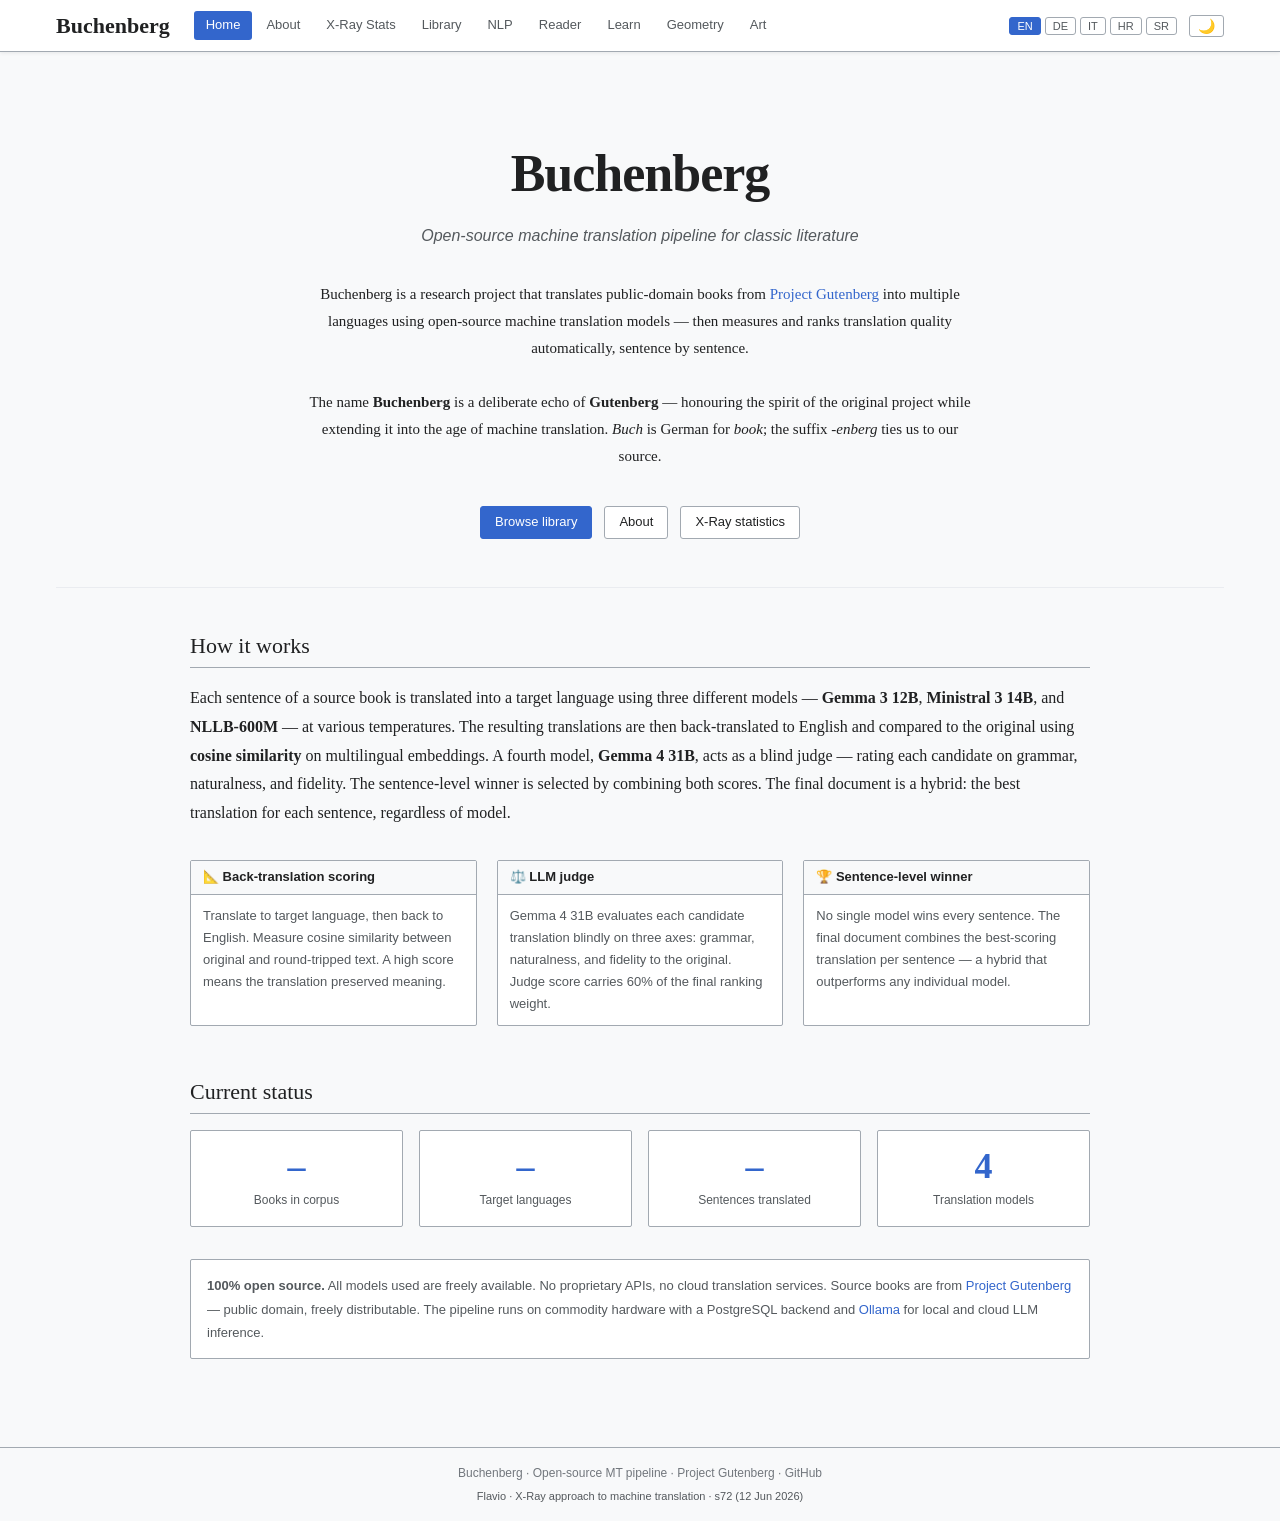
==== index.html @ b9ca62c9 "initial commit: web portal s72" ====
<!DOCTYPE html>
<html lang="en">
<head>
<meta charset="UTF-8">
<meta name="viewport" content="width=device-width, initial-scale=1.0">
<title>Buchenberg</title>
<link rel="stylesheet" href="buchenberg.css">
<script src="nav.js"></script>
</head>
<body>

<!-- HEADER ubačen via nav.js -->

<!-- HERO -->
<div id="bb-page">
  <div class="bb-hero">
    <div class="bb-hero-logo">Buchenberg</div>
    <div class="bb-hero-tagline" id="hero-tagline">Open-source machine translation pipeline for classic literature</div>
    <div class="bb-hero-desc" id="hero-desc">
      Buchenberg is a research project that translates public-domain books from
      <a href="https://www.gutenberg.org" target="_blank">Project Gutenberg</a> into multiple
      languages using open-source machine translation models — then measures and ranks
      translation quality automatically, sentence by sentence.
      <br><br>
      The name <strong>Buchenberg</strong> is a deliberate echo of <strong>Gutenberg</strong> —
      honouring the spirit of the original project while extending it into the age of
      machine translation. <em>Buch</em> is German for <em>book</em>; the suffix
      <em>-enberg</em> ties us to our source.
    </div>
    <div class="bb-hero-actions">
      <a href="books.html" class="bb-btn bb-btn-primary" id="cta-books">Browse library</a>
      <a href="about.html" class="bb-btn" id="cta-about">About</a>
      <a href="stats.html" class="bb-btn" id="cta-stats">X-Ray statistics</a>
    </div>
  </div>

  <!-- KEY CONCEPTS -->
  <div style="max-width:900px; margin: 0 auto;">

    <h2 class="bb-section-title" id="sec-how">How it works</h2>
    <div class="bb-prose" style="max-width:100%">
      <p id="how-desc">
        Each sentence of a source book is translated into a target language using three
        different models — <strong>Gemma 3 12B</strong>, <strong>Ministral 3 14B</strong>,
        and <strong>NLLB-600M</strong> — at various temperatures.
        The resulting translations are then back-translated to English and compared to
        the original using <strong>cosine similarity</strong> on multilingual embeddings.
        A fourth model, <strong>Gemma 4 31B</strong>, acts as a blind judge — rating each
        candidate on grammar, naturalness, and fidelity.
        The sentence-level winner is selected by combining both scores.
        The final document is a hybrid: the best translation for each sentence, regardless of model.
      </p>
    </div>

    <!-- THREE PILLARS -->
    <div style="display:grid; grid-template-columns: repeat(auto-fill, minmax(260px,1fr)); gap:20px; margin:32px 0;">

      <div class="bb-box">
        <div class="bb-box-title">📐 Back-translation scoring</div>
        <div class="bb-box-body" style="font-size:13px; color:var(--text-muted); line-height:1.7" id="pillar-bt">
          Translate to target language, then back to English.
          Measure cosine similarity between original and round-tripped text.
          A high score means the translation preserved meaning.
        </div>
      </div>

      <div class="bb-box">
        <div class="bb-box-title">⚖️ LLM judge</div>
        <div class="bb-box-body" style="font-size:13px; color:var(--text-muted); line-height:1.7" id="pillar-judge">
          Gemma 4 31B evaluates each candidate translation blindly on three axes:
          grammar, naturalness, and fidelity to the original.
          Judge score carries 60% of the final ranking weight.
        </div>
      </div>

      <div class="bb-box">
        <div class="bb-box-title">🏆 Sentence-level winner</div>
        <div class="bb-box-body" style="font-size:13px; color:var(--text-muted); line-height:1.7" id="pillar-winner">
          No single model wins every sentence. The final document combines
          the best-scoring translation per sentence — a hybrid that outperforms
          any individual model.
        </div>
      </div>

    </div>

    <!-- CURRENT STATUS -->
    <h2 class="bb-section-title" id="sec-status">Current status</h2>
    <div id="status-cards" class="bb-stats-grid">
      <div class="bb-stat-card">
        <div class="bb-stat-number" id="stat-books">–</div>
        <div class="bb-stat-label" id="lbl-stat-books">Books in corpus</div>
      </div>
      <div class="bb-stat-card">
        <div class="bb-stat-number" id="stat-langs">–</div>
        <div class="bb-stat-label" id="lbl-stat-langs">Target languages</div>
      </div>
      <div class="bb-stat-card">
        <div class="bb-stat-number" id="stat-sentences">–</div>
        <div class="bb-stat-label" id="lbl-stat-sentences">Sentences translated</div>
      </div>
      <div class="bb-stat-card">
        <div class="bb-stat-number" id="stat-models">4</div>
        <div class="bb-stat-label" id="lbl-stat-models">Translation models</div>
      </div>
    </div>

    <!-- OPEN SOURCE NOTE -->
    <div class="bb-box" style="margin-top:8px;">
      <div class="bb-box-body" style="font-size:13px; color:var(--text-muted); line-height:1.8; padding: 14px 16px;" id="opensource-note">
        <strong>100% open source.</strong>
        All models used are freely available. No proprietary APIs, no cloud translation services.
        Source books are from <a href="https://www.gutenberg.org" target="_blank">Project Gutenberg</a>
        — public domain, freely distributable.
        The pipeline runs on commodity hardware with a PostgreSQL backend and
        <a href="https://ollama.com" target="_blank">Ollama</a> for local and cloud LLM inference.
      </div>
    </div>

  </div>
</div>

<!-- FOOTER -->
<div id="bb-footer">
  <div style="max-width:1200px; margin:0 auto; padding: 0 16px;">
    Buchenberg · Open-source MT pipeline ·
    <a href="https://www.gutenberg.org" target="_blank">Project Gutenberg</a> ·
    <a href="https://github.com/fladroid" target="_blank">GitHub</a>
  </div>
</div>

<script>
// ── I18N ──────────────────────────────────────────────────────
const I18N = {
  en: {
    nav_home:"Home", nav_about:"About", nav_stats:"X-Ray Stats", nav_books:"Library", nav_nlp:"NLP", nav_reader:"Reader",
    hero_tagline:"Open-source machine translation pipeline for classic literature",
    hero_desc:`Buchenberg is a research project that translates public-domain books from
      <a href="https://www.gutenberg.org" target="_blank">Project Gutenberg</a> into multiple
      languages using open-source machine translation models — then measures and ranks
      translation quality automatically, sentence by sentence.<br><br>
      The name <strong>Buchenberg</strong> is a deliberate echo of <strong>Gutenberg</strong> —
      honouring the spirit of the original project while extending it into the age of
      machine translation. <em>Buch</em> is German for <em>book</em>; the suffix
      <em>-enberg</em> ties us to our source.`,
    sec_how:"How it works",
    how_desc:`Each sentence of a source book is translated into a target language using three
      different models — <strong>Gemma 3 12B</strong>, <strong>Ministral 3 14B</strong>,
      and <strong>NLLB-600M</strong> — at various temperatures.
      The resulting translations are then back-translated to English and compared to
      the original using <strong>cosine similarity</strong> on multilingual embeddings.
      A fourth model, <strong>Gemma 4 31B</strong>, acts as a blind judge — rating each
      candidate on grammar, naturalness, and fidelity.
      The sentence-level winner is selected by combining both scores.
      The final document is a hybrid: the best translation for each sentence, regardless of model.`,
    pillar_bt:"Translate to target language, then back to English. Measure cosine similarity between original and round-tripped text. A high score means the translation preserved meaning.",
    pillar_judge:"Gemma 4 31B evaluates each candidate translation blindly on three axes: grammar, naturalness, and fidelity to the original. Judge score carries 60% of the final ranking weight.",
    pillar_winner:"No single model wins every sentence. The final document combines the best-scoring translation per sentence — a hybrid that outperforms any individual model.",
    sec_status:"Current status",
    lbl_books:"Books in corpus", lbl_langs:"Target languages", lbl_sentences:"Sentences translated", lbl_models:"Translation models",
    cta_books:"Browse library", cta_about:"About", cta_stats:"X-Ray statistics",
    opensource:`<strong>100% open source.</strong> All models used are freely available. No proprietary APIs, no cloud translation services.
      Source books are from <a href="https://www.gutenberg.org" target="_blank">Project Gutenberg</a> — public domain, freely distributable.
      The pipeline runs on commodity hardware with a PostgreSQL backend and
      <a href="https://ollama.com" target="_blank">Ollama</a> for local and cloud LLM inference.`,
  },
  de: {
    nav_home:"Startseite", nav_about:"Über", nav_stats:"X-Ray Statistik", nav_books:"Bücher", nav_nlp:"NLP", nav_reader:"Leser",
    hero_tagline:"Open-Source-Pipeline für maschinelle Übersetzung klassischer Literatur",
    sec_how:"So funktioniert es", sec_status:"Aktueller Stand",
    lbl_books:"Bücher im Korpus", lbl_langs:"Zielsprachen", lbl_sentences:"Übersetzte Sätze", lbl_models:"Übersetzungsmodelle",
    cta_books:"Browse library", cta_about:"About", cta_stats:"X-Ray Statistik",
  },
  it: {
    nav_home:"Home", nav_about:"Informazioni", nav_stats:"Statistiche X-Ray", nav_books:"Libri", nav_nlp:"NLP", nav_reader:"Lettore",
    hero_tagline:"Pipeline open-source di traduzione automatica per la letteratura classica",
    sec_how:"Come funziona", sec_status:"Stato attuale",
    lbl_books:"Libri nel corpus", lbl_langs:"Lingue target", lbl_sentences:"Frasi tradotte", lbl_models:"Modelli di traduzione",
    cta_books:"Browse library", cta_about:"About", cta_stats:"Statistiche X-Ray",
  },
  hr: {
    nav_home:"Početna", nav_about:"O projektu", nav_stats:"X-Ray Statistike", nav_books:"Knjige", nav_nlp:"NLP", nav_reader:"Čitač",
    hero_tagline:"Open-source pipeline za strojno prevođenje klasične književnosti",
    sec_how:"Kako funkcionira", sec_status:"Trenutno stanje",
    lbl_books:"Knjige u korpusu", lbl_langs:"Ciljni jezici", lbl_sentences:"Prevedenih rečenica", lbl_models:"Modeli prevođenja",
    cta_books:"Browse library", cta_about:"About", cta_stats:"X-Ray statistike",
  },
  sr: {
    nav_home:"Почетна", nav_about:"О пројекту", nav_stats:"X-Ray Статистике", nav_books:"Књиге", nav_nlp:"NLP", nav_reader:"Читач",
    hero_tagline:"Open-source pipeline за машинско превођење класичне књижевности",
    sec_how:"Kako funkcioniše", sec_status:"Trenutno stanje",
    lbl_books:"Knjige u korpusu", lbl_langs:"Ciljni jezici", lbl_sentences:"Prevedenih rečenica", lbl_models:"Modeli prevođenja",
    cta_books:"Browse library", cta_about:"About", cta_stats:"X-Ray statistike",
  },
};

// ── Theme ─────────────────────────────────────────────────────
const savedTheme = localStorage.getItem('bb-theme') || 'light';
document.documentElement.setAttribute('data-theme', savedTheme);
function updateThemeBtn() {
  document.getElementById('bb-theme-toggle').textContent =
    document.documentElement.getAttribute('data-theme') === 'dark' ? '☀️' : '🌙';
}
updateThemeBtn();
// theme toggle: centralizovano u nav.js

// ── UI Language ───────────────────────────────────────────────
let uiLang = localStorage.getItem('bb-ui-lang') || 'en';

function t(key) {
  return (I18N[uiLang] || {})[key] || I18N.en[key] || key;
}

function applyI18n() {
  document.querySelectorAll('.bb-nav-link')[0].textContent = t('nav_home');
  document.querySelectorAll('.bb-nav-link')[1].textContent = t('nav_about');
  document.querySelectorAll('.bb-nav-link')[2].textContent = t('nav_stats');
  document.querySelectorAll('.bb-nav-link')[3].textContent = t('nav_books');
  document.querySelectorAll('.bb-nav-link')[4].textContent = t('nav_nlp');
  document.querySelectorAll('.bb-nav-link')[5].textContent = t('nav_reader');
  document.getElementById('hero-tagline').textContent = t('hero_tagline');
  const hd = t('hero_desc'); if (hd) document.getElementById('hero-desc').innerHTML = hd;
  document.getElementById('sec-how').textContent = t('sec_how');
  const hw = t('how_desc'); if (hw) document.getElementById('how-desc').innerHTML = hw;
  const pb = t('pillar_bt'); if (pb) document.getElementById('pillar-bt').textContent = pb;
  const pj = t('pillar_judge'); if (pj) document.getElementById('pillar-judge').textContent = pj;
  const pw = t('pillar_winner'); if (pw) document.getElementById('pillar-winner').textContent = pw;
  document.getElementById('sec-status').textContent = t('sec_status');
  document.getElementById('lbl-stat-books').textContent = t('lbl_books');
  document.getElementById('lbl-stat-langs').textContent = t('lbl_langs');
  document.getElementById('lbl-stat-sentences').textContent = t('lbl_sentences');
  document.getElementById('lbl-stat-models').textContent = t('lbl_models');
  document.getElementById('cta-books').textContent = t('cta_books');
  document.getElementById('cta-about').textContent = t('cta_about');
  document.getElementById('cta-stats').textContent = t('cta_stats');
  const os = t('opensource'); if (os) document.getElementById('opensource-note').innerHTML = os;
  document.querySelectorAll('.bb-lang-btn').forEach(b => b.classList.toggle('active', b.dataset.lang === uiLang));
}

document.querySelectorAll('.bb-lang-btn').forEach(btn => {
  btn.addEventListener('click', () => {
    uiLang = btn.dataset.lang;
    localStorage.setItem('bb-ui-lang', uiLang);
    applyI18n();
  });
});

// ── Stats iz books.json ───────────────────────────────────────
async function loadStats() {
  const __ver = await fetch(`data/version.json?t=${Date.now()}`).then(r => r.json()).catch(() => ({v: Date.now()}));
  const __v = __ver.v;
  try {
    const books = await fetch(`data/books.json?v=${__v}`).then(r => r.json());
    document.getElementById('stat-books').textContent = books.length;
    const langs = new Set();
    let sentences = 0;
    books.forEach(b => {
      (b.languages || []).forEach(l => {
        langs.add(l.code);
        sentences += l.sentences || 0;
      });
    });
    document.getElementById('stat-langs').textContent = langs.size;
    document.getElementById('stat-sentences').textContent = sentences.toLocaleString();
  } catch(e) {
    console.warn('Stats load failed:', e);
  }
}

// ── Init ──────────────────────────────────────────────────────
applyI18n();
loadStats();
</script>
</body>
</html>
---- buchenberg.css ----
/* ============================================================
   Buchenberg — Shared Stylesheet
   Light (default) + Dark mode via [data-theme="dark"]
   ============================================================ */

*, *::before, *::after { box-sizing: border-box; margin: 0; padding: 0; }

/* --- CSS varijable --- */
:root {
  --bg:           #f8f9fa;
  --surface:      #ffffff;
  --border:       #a2a9b1;
  --border-light: #eaecf0;
  --text:         #202122;
  --text-muted:   #54595d;
  --text-light:   #72777d;
  --link:         #3366cc;
  --link-hover:   #6a8fd8;
  --accent:       #3366cc;
  --header-bg:    #ffffff;
  --toc-bg:       #f8f9fa;
  --infobox-head: #cee0f2;
  --badge-bg:     #eaecf0;
  --font-serif:   'Linux Libertine','Georgia','Times New Roman',serif;
  --font-sans:    'Linux Biolinum','Helvetica Neue',Arial,sans-serif;
  --font-mono:    'Courier New',monospace;
  --shadow:       0 1px 4px rgba(0,0,0,0.08);
}

[data-theme="dark"] {
  --bg:           #18191a;
  --surface:      #242526;
  --border:       #3a3b3c;
  --border-light: #2d2e2f;
  --text:         #e4e6ea;
  --text-muted:   #b0b3b8;
  --text-light:   #8a8d91;
  --link:         #7aabf7;
  --link-hover:   #aac8ff;
  --accent:       #7aabf7;
  --header-bg:    #242526;
  --toc-bg:       #1e1f20;
  --infobox-head: #2a3a5a;
  --badge-bg:     #3a3b3c;
  --shadow:       0 1px 4px rgba(0,0,0,0.4);
}

/* --- Base --- */
html { scroll-behavior: smooth; }
body {
  background: var(--bg);
  color: var(--text);
  font-family: var(--font-sans);
  font-size: 14px;
  line-height: 1.6;
  transition: background .2s, color .2s;
}
a { color: var(--link); text-decoration: none; }
a:hover { text-decoration: underline; color: var(--link-hover); }

/* --- Header --- */
#bb-header {
  background: var(--header-bg);
  border-bottom: 1px solid var(--border);
  padding: 8px 0;
  position: sticky;
  top: 0;
  z-index: 100;
  box-shadow: var(--shadow);
  transition: background .2s, border-color .2s;
}
#bb-header-inner {
  max-width: 1200px;
  margin: 0 auto;
  padding: 0 16px;
  display: flex;
  align-items: center;
  gap: 0;
}

/* Logo */
#bb-logo {
  font-family: var(--font-serif);
  font-size: 22px;
  font-weight: bold;
  color: var(--text);
  text-decoration: none;
  white-space: nowrap;
  margin-right: 24px;
}
#bb-logo span { color: var(--accent); }
#bb-logo:hover { text-decoration: none; }

/* Nav */
#bb-nav {
  display: flex;
  align-items: center;
  gap: 2px;
  flex: 1;
}
.bb-nav-link {
  padding: 4px 12px;
  border-radius: 3px;
  font-size: 13px;
  color: var(--text-muted);
  transition: background .15s, color .15s;
  white-space: nowrap;
}
.bb-nav-link:hover {
  background: var(--border-light);
  color: var(--text);
  text-decoration: none;
}
.bb-nav-link.active {
  background: var(--accent);
  color: #fff;
}

/* Header controls — desna strana */
#bb-header-controls {
  display: flex;
  align-items: center;
  gap: 12px;
  margin-left: auto;
}

/* Burger (mobile only) */
#bb-burger {
  display: none;
  background: none;
  border: 1px solid var(--border);
  border-radius: 3px;
  color: var(--text);
  font-size: 18px;
  padding: 2px 8px;
  cursor: pointer;
}

/* UI language bar */
#bb-ui-lang-bar {
  display: flex;
  align-items: center;
  gap: 4px;
  font-size: 12px;
  color: var(--text-muted);
}
.bb-lang-btn {
  background: none;
  border: 1px solid var(--border);
  border-radius: 3px;
  padding: 2px 7px;
  cursor: pointer;
  font-size: 11px;
  color: var(--text-muted);
  transition: background .15s;
}
.bb-lang-btn:hover { background: var(--border-light); }
.bb-lang-btn.active { background: var(--accent); color: #fff; border-color: var(--accent); }

/* Dark mode toggle */
#bb-theme-toggle {
  background: none;
  border: 1px solid var(--border);
  border-radius: 3px;
  padding: 3px 8px;
  cursor: pointer;
  font-size: 14px;
  color: var(--text-muted);
  transition: background .15s;
  line-height: 1;
}
#bb-theme-toggle:hover { background: var(--border-light); }

/* --- Page wrapper --- */
#bb-page {
  max-width: 1200px;
  margin: 0 auto;
  padding: 24px 16px;
}

/* --- Footer --- */
#bb-footer {
  border-top: 1px solid var(--border);
  background: var(--toc-bg);
  padding: 16px 0;
  margin-top: 48px;
  font-size: 12px;
  color: var(--text-light);
  text-align: center;
}
#bb-footer a { color: var(--text-light); }
#bb-footer a:hover { color: var(--link); }

.bb-prose pre { overflow-x: auto; }

/* --- Sidebar layout (za reader) --- */
.bb-layout-sidebar {
  display: grid;
  grid-template-columns: 220px 1fr;
  gap: 24px;
}

/* --- Surface box (sidebar, infobox...) --- */
.bb-box {
  background: var(--surface);
  border: 1px solid var(--border);
  border-radius: 2px;
  margin-bottom: 16px;
  overflow: hidden;
  transition: background .2s, border-color .2s;
}
.bb-box-title {
  background: var(--toc-bg);
  border-bottom: 1px solid var(--border);
  padding: 6px 12px;
  font-weight: bold;
  font-size: 13px;
  color: var(--text);
}
.bb-box-body { padding: 10px 12px; }

/* --- Main content panel --- */
.bb-main {
  min-width: 0;
  background: var(--surface);
  border: 1px solid var(--border);
  border-radius: 2px;
  padding: 24px 32px;
  transition: background .2s, border-color .2s;
}

/* --- Toggle switch --- */
.bb-toggle-wrap { display: flex; align-items: center; gap: 8px; font-size: 13px; }
.bb-toggle { position: relative; width: 36px; height: 18px; cursor: pointer; flex-shrink: 0; }
.bb-toggle input { opacity: 0; width: 0; height: 0; }
.bb-toggle-slider {
  position: absolute; inset: 0;
  background: var(--border);
  border-radius: 18px;
  transition: .2s;
}
.bb-toggle-slider::before {
  content: '';
  position: absolute;
  width: 12px; height: 12px;
  left: 3px; top: 3px;
  background: #fff;
  border-radius: 50%;
  transition: .2s;
}
.bb-toggle input:checked + .bb-toggle-slider { background: var(--accent); }
.bb-toggle input:checked + .bb-toggle-slider::before { transform: translateX(18px); }

/* --- Infobox (Wikipedia stil) --- */
.bb-infobox {
  float: right;
  clear: right;
  margin: 0 0 16px 24px;
  background: var(--toc-bg);
  border: 1px solid var(--border);
  border-radius: 2px;
  font-size: 12px;
  width: 220px;
}
.bb-infobox-title {
  background: var(--infobox-head);
  text-align: center;
  font-weight: bold;
  padding: 4px 8px;
  font-size: 13px;
}
.bb-infobox table { width: 100%; border-collapse: collapse; }
.bb-infobox td { padding: 3px 8px; vertical-align: top; }
.bb-infobox td:first-child { font-weight: bold; color: var(--text-muted); width: 80px; }
.bb-infobox tr { border-bottom: 1px solid var(--border-light); }
.bb-infobox tr:last-child { border-bottom: none; }

/* --- Badge --- */
.bb-badge {
  display: inline-block;
  background: var(--badge-bg);
  color: var(--text-muted);
  font-size: 11px;
  font-family: var(--font-mono);
  padding: 1px 6px;
  border-radius: 2px;
  border: 1px solid var(--border-light);
}
.bb-badge-coming-soon {
  background: none;
  color: var(--text-light);
  border-color: var(--border-light);
  font-style: italic;
}

/* --- Buttons --- */
.bb-btn {
  display: inline-block;
  padding: 5px 14px;
  border-radius: 3px;
  border: 1px solid var(--border);
  font-size: 13px;
  cursor: pointer;
  background: var(--surface);
  color: var(--text);
  transition: background .15s;
  text-decoration: none;
}
.bb-btn:hover { background: var(--border-light); text-decoration: none; }
.bb-btn-primary {
  background: var(--accent);
  color: #fff;
  border-color: var(--accent);
}
.bb-btn-primary:hover { opacity: 0.9; background: var(--accent); color: #fff; }
.bb-btn-disabled {
  opacity: 0.45;
  cursor: not-allowed;
  pointer-events: none;
}

/* --- Hero (landing page) --- */
.bb-hero {
  text-align: center;
  padding: 56px 24px 48px;
  border-bottom: 1px solid var(--border-light);
  margin-bottom: 40px;
}
.bb-hero-logo {
  font-family: var(--font-serif);
  font-size: 52px;
  font-weight: bold;
  color: var(--text);
  margin-bottom: 8px;
  letter-spacing: -1px;
}
.bb-hero-logo span { color: var(--accent); }
.bb-hero-tagline {
  font-size: 16px;
  color: var(--text-muted);
  margin-bottom: 32px;
  font-style: italic;
}
.bb-hero-desc {
  max-width: 680px;
  margin: 0 auto 36px;
  font-size: 15px;
  line-height: 1.8;
  color: var(--text);
  font-family: var(--font-serif);
}
.bb-hero-actions {
  display: flex;
  justify-content: center;
  gap: 12px;
  flex-wrap: wrap;
}

/* --- Cards (books.html) --- */
.bb-cards {
  display: grid;
  grid-template-columns: repeat(auto-fill, minmax(280px, 1fr));
  gap: 20px;
  margin-top: 24px;
}
.bb-card {
  background: var(--surface);
  border: 1px solid var(--border);
  border-radius: 3px;
  overflow: hidden;
  transition: box-shadow .15s, background .2s;
}
.bb-card:hover { box-shadow: 0 2px 8px rgba(0,0,0,0.12); }
.bb-card-head {
  background: var(--toc-bg);
  border-bottom: 1px solid var(--border);
  padding: 10px 14px;
}
.bb-card-title {
  font-family: var(--font-serif);
  font-size: 16px;
  font-weight: bold;
  color: var(--text);
  margin-bottom: 2px;
}
.bb-card-author { font-size: 12px; color: var(--text-muted); }
.bb-card-body { padding: 12px 14px; }
.bb-card-meta { font-size: 12px; color: var(--text-light); margin-bottom: 10px; }
.bb-card-langs {
  display: flex;
  flex-wrap: wrap;
  gap: 4px;
  margin-bottom: 14px;
}
.bb-card-actions {
  display: flex;
  flex-wrap: wrap;
  gap: 6px;
  border-top: 1px solid var(--border-light);
  padding-top: 10px;
}

/* --- Section headings --- */
.bb-section-title {
  font-family: var(--font-serif);
  font-size: 22px;
  font-weight: normal;
  border-bottom: 1px solid var(--border);
  padding-bottom: 4px;
  margin-bottom: 16px;
  color: var(--text);
}
.bb-section-subtitle {
  font-size: 13px;
  color: var(--text-muted);
  margin-top: -12px;
  margin-bottom: 20px;
}

/* --- Prose (about.html) --- */
.bb-prose {
  font-family: var(--font-serif);
  font-size: 16px;
  line-height: 1.8;
  color: var(--text);
  max-width: 760px;
}
.bb-prose h2 {
  font-size: 20px;
  font-weight: normal;
  border-bottom: 1px solid var(--border-light);
  padding-bottom: 3px;
  margin: 28px 0 12px;
}
.bb-prose h3 {
  font-size: 16px;
  font-weight: bold;
  margin: 20px 0 8px;
}
.bb-prose p { margin-bottom: 12px; }
.bb-prose code {
  font-family: var(--font-mono);
  font-size: 13px;
  background: var(--toc-bg);
  border: 1px solid var(--border-light);
  padding: 0 4px;
  border-radius: 2px;
}
.bb-prose pre {
  background: var(--toc-bg);
  border: 1px solid var(--border);
  border-radius: 2px;
  padding: 12px 16px;
  overflow-x: auto;
  margin-bottom: 16px;
}
.bb-prose pre code { background: none; border: none; padding: 0; }
.bb-prose table { border-collapse: collapse; width: 100%; margin-bottom: 16px; font-size: 14px; }
.bb-prose th { background: var(--toc-bg); text-align: left; padding: 6px 10px; border: 1px solid var(--border); }
.bb-prose td { padding: 5px 10px; border: 1px solid var(--border-light); }

/* --- Stats (stats.html) --- */
.bb-stats-grid {
  display: grid;
  grid-template-columns: repeat(auto-fill, minmax(200px, 1fr));
  gap: 16px;
  margin-bottom: 32px;
}
.bb-stat-card {
  background: var(--surface);
  border: 1px solid var(--border);
  border-radius: 2px;
  padding: 16px;
  text-align: center;
}
.bb-stat-number {
  font-family: var(--font-serif);
  font-size: 36px;
  font-weight: bold;
  color: var(--accent);
  line-height: 1.1;
}
.bb-stat-label {
  font-size: 12px;
  color: var(--text-muted);
  margin-top: 4px;
}

/* --- Loading / empty states --- */
.bb-loading {
  text-align: center;
  padding: 60px 0;
  color: var(--text-muted);
  font-size: 16px;
}

/* --- Responsive --- */
@media (max-width: 700px) {
  .bb-layout-sidebar { grid-template-columns: 1fr; }
  #about-layout { grid-template-columns: 1fr !important; }
  .bb-prose table { display: block; overflow-x: auto; }
  .bb-main { padding: 16px; }
  .bb-hero-logo { font-size: 36px; }
  .bb-hero { padding: 32px 16px 28px; }
  #bb-nav { display: none; }
  #bb-burger { display: block; padding: 4px 12px; font-size: 20px; }
  #bb-logo { font-size: 17px; margin-right: 8px; }
  .bb-lang-btn { padding: 2px 4px; font-size: 11px; }
  #bb-header-controls { gap: 5px; }
  #bb-header-inner { padding: 0 8px; }
  #bb-nav.open {
    display: flex;
    flex-direction: column;
    position: absolute;
    top: 100%;
    left: 0;
    right: 0;
    background: var(--header-bg);
    border-bottom: 1px solid var(--border);
    box-shadow: var(--shadow);
    padding: 8px 16px;
    gap: 4px;
  }
  #bb-nav.open .bb-nav-link { padding: 10px 12px; font-size: 15px; }
  #bb-header-inner { position: relative; }
}
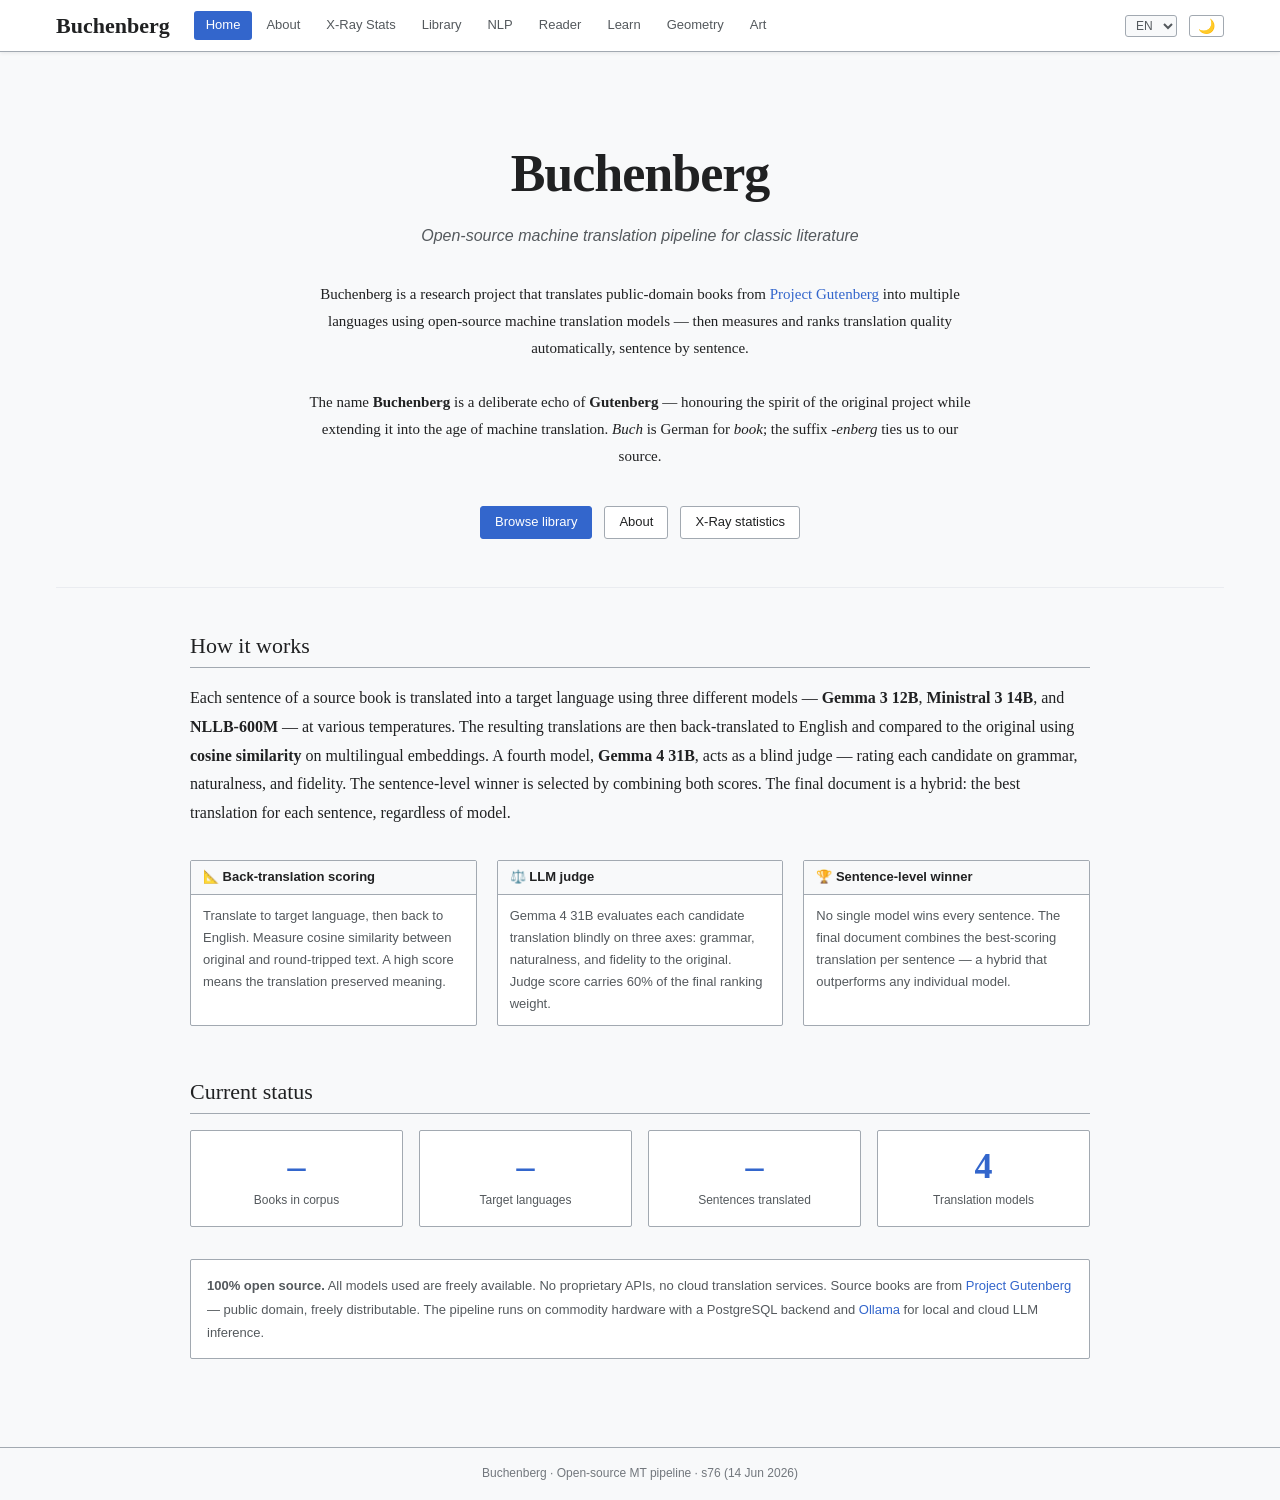
==== commit 62cd5cd1: "s76: lang dropdown, footer u nav.js, about Project info" ====
--- a/index.html
+++ b/index.html
@@ -121,13 +121,7 @@
 </div>
 
 <!-- FOOTER -->
-<div id="bb-footer">
-  <div style="max-width:1200px; margin:0 auto; padding: 0 16px;">
-    Buchenberg · Open-source MT pipeline ·
-    <a href="https://www.gutenberg.org" target="_blank">Project Gutenberg</a> ·
-    <a href="https://github.com/fladroid" target="_blank">GitHub</a>
-  </div>
-</div>
+<div id="bb-footer"></div>
 
 <script>
 // ── I18N ──────────────────────────────────────────────────────
--- a/buchenberg.css
+++ b/buchenberg.css
@@ -136,26 +136,19 @@
   cursor: pointer;
 }
 
-/* UI language bar */
-#bb-ui-lang-bar {
-  display: flex;
-  align-items: center;
-  gap: 4px;
+/* UI language dropdown */
+#bb-lang-select {
+  background: var(--bg);
+  border: 1px solid var(--border);
+  border-radius: 3px;
+  padding: 2px 6px;
   font-size: 12px;
   color: var(--text-muted);
-}
-.bb-lang-btn {
-  background: none;
-  border: 1px solid var(--border);
-  border-radius: 3px;
-  padding: 2px 7px;
   cursor: pointer;
-  font-size: 11px;
-  color: var(--text-muted);
-  transition: background .15s;
-}
-.bb-lang-btn:hover { background: var(--border-light); }
-.bb-lang-btn.active { background: var(--accent); color: #fff; border-color: var(--accent); }
+  outline: none;
+}
+#bb-lang-select:hover { border-color: var(--accent); }
+#bb-lang-select:focus { border-color: var(--accent); }
 
 /* Dark mode toggle */
 #bb-theme-toggle {
@@ -493,6 +486,48 @@
   color: var(--text-muted);
   font-size: 16px;
 }
+
+
+/* --- Key Concepts --- */
+#bb-key-concepts {
+  max-width: 1200px;
+  margin: 0 auto;
+  padding: 24px 16px 32px;
+}
+.bb-concepts-title {
+  font-size: 12px;
+  font-weight: 700;
+  letter-spacing: 0.1em;
+  text-transform: uppercase;
+  color: var(--text-muted);
+  border-top: 1px solid var(--border);
+  padding-top: 20px;
+  margin-bottom: 16px;
+}
+.bb-concepts-grid {
+  display: grid;
+  grid-template-columns: repeat(auto-fill, minmax(260px, 1fr));
+  gap: 10px;
+}
+.bb-concept-card {
+  display: flex;
+  align-items: flex-start;
+  gap: 10px;
+  background: var(--surface);
+  border: 1px solid var(--border);
+  border-radius: 8px;
+  padding: 12px 14px;
+}
+.bb-concept-icon { font-size: 18px; flex-shrink: 0; margin-top: 2px; }
+.bb-concept-body { display: flex; flex-direction: column; gap: 4px; }
+.bb-concept-name {
+  font-weight: 600;
+  font-size: 13px;
+  color: var(--link);
+  text-decoration: none;
+}
+.bb-concept-name:hover { text-decoration: underline; color: var(--link-hover); }
+.bb-concept-desc { font-size: 12px; color: var(--text-muted); line-height: 1.5; }
 
 /* --- Responsive --- */
 @media (max-width: 700px) {
@@ -505,7 +540,7 @@
   #bb-nav { display: none; }
   #bb-burger { display: block; padding: 4px 12px; font-size: 20px; }
   #bb-logo { font-size: 17px; margin-right: 8px; }
-  .bb-lang-btn { padding: 2px 4px; font-size: 11px; }
+  #bb-lang-select { font-size: 11px; }
   #bb-header-controls { gap: 5px; }
   #bb-header-inner { padding: 0 8px; }
   #bb-nav.open {
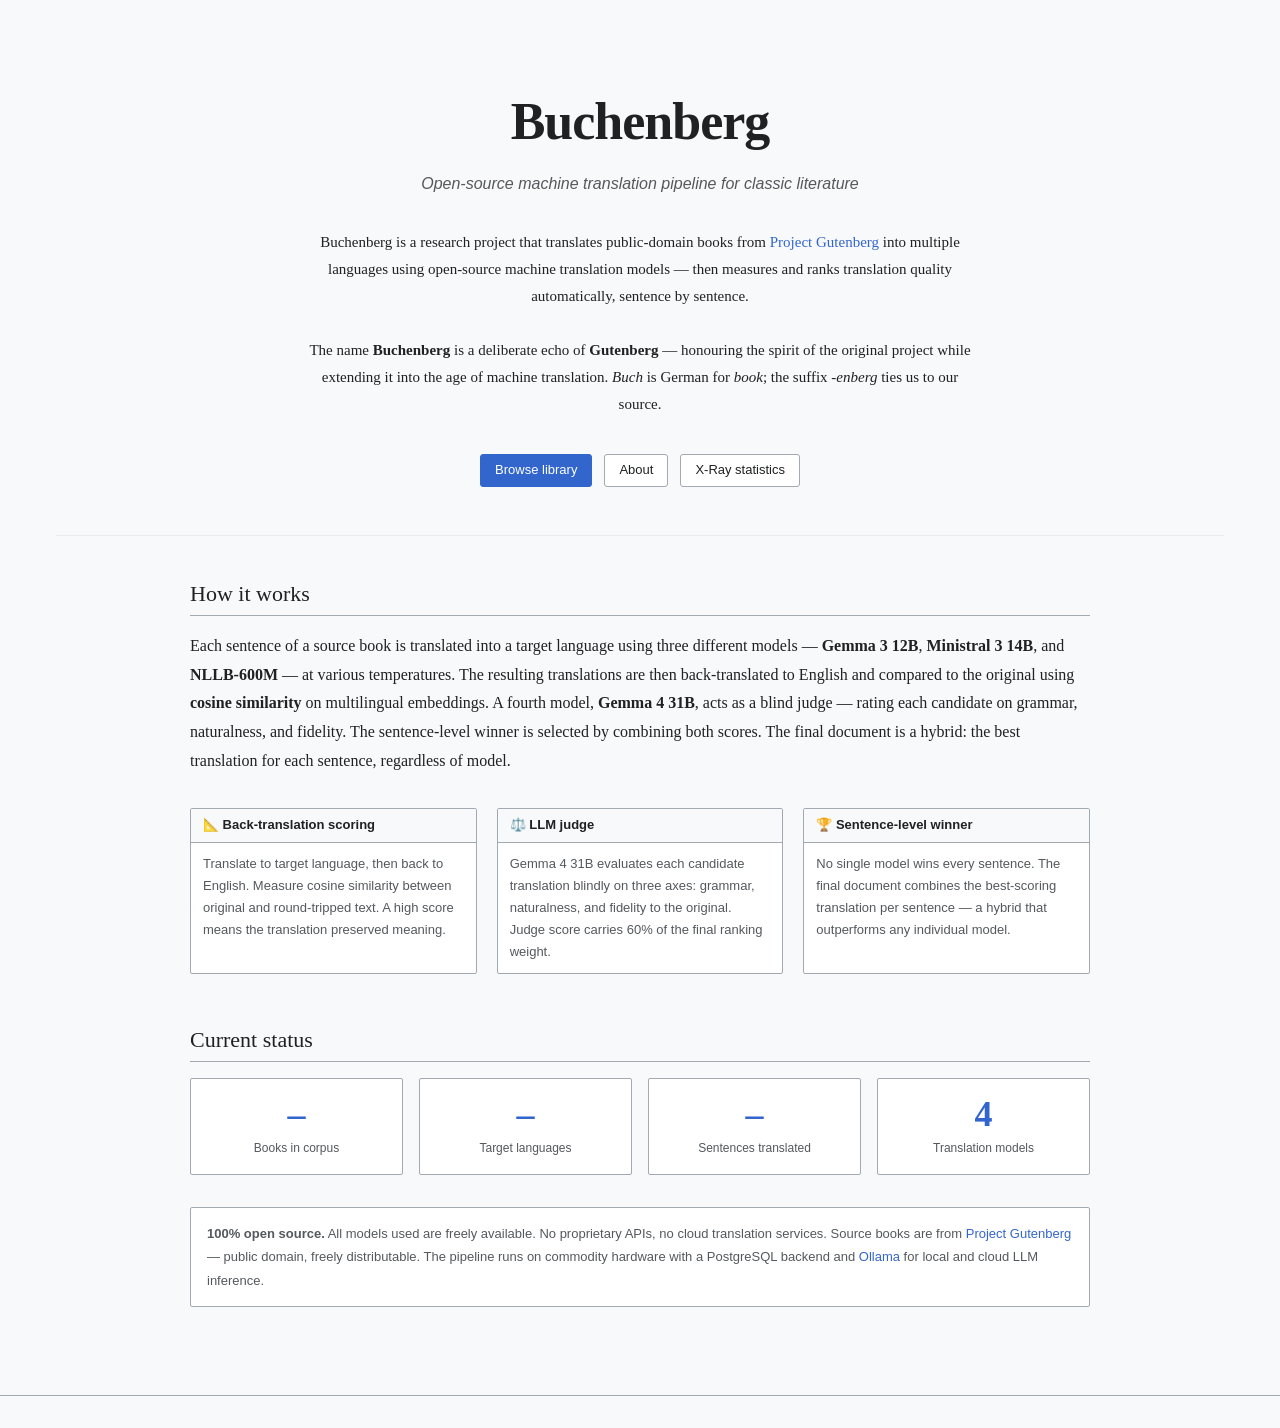
==== commit 7c6be825: "s77: i18n refactor — svi prijevodi u nav.js, lokalni I18N uklonjen iz stranica" ====
--- a/index.html
+++ b/index.html
@@ -124,101 +124,16 @@
 <div id="bb-footer"></div>
 
 <script>
-// ── I18N ──────────────────────────────────────────────────────
-const I18N = {
-  en: {
-    nav_home:"Home", nav_about:"About", nav_stats:"X-Ray Stats", nav_books:"Library", nav_nlp:"NLP", nav_reader:"Reader",
-    hero_tagline:"Open-source machine translation pipeline for classic literature",
-    hero_desc:`Buchenberg is a research project that translates public-domain books from
-      <a href="https://www.gutenberg.org" target="_blank">Project Gutenberg</a> into multiple
-      languages using open-source machine translation models — then measures and ranks
-      translation quality automatically, sentence by sentence.<br><br>
-      The name <strong>Buchenberg</strong> is a deliberate echo of <strong>Gutenberg</strong> —
-      honouring the spirit of the original project while extending it into the age of
-      machine translation. <em>Buch</em> is German for <em>book</em>; the suffix
-      <em>-enberg</em> ties us to our source.`,
-    sec_how:"How it works",
-    how_desc:`Each sentence of a source book is translated into a target language using three
-      different models — <strong>Gemma 3 12B</strong>, <strong>Ministral 3 14B</strong>,
-      and <strong>NLLB-600M</strong> — at various temperatures.
-      The resulting translations are then back-translated to English and compared to
-      the original using <strong>cosine similarity</strong> on multilingual embeddings.
-      A fourth model, <strong>Gemma 4 31B</strong>, acts as a blind judge — rating each
-      candidate on grammar, naturalness, and fidelity.
-      The sentence-level winner is selected by combining both scores.
-      The final document is a hybrid: the best translation for each sentence, regardless of model.`,
-    pillar_bt:"Translate to target language, then back to English. Measure cosine similarity between original and round-tripped text. A high score means the translation preserved meaning.",
-    pillar_judge:"Gemma 4 31B evaluates each candidate translation blindly on three axes: grammar, naturalness, and fidelity to the original. Judge score carries 60% of the final ranking weight.",
-    pillar_winner:"No single model wins every sentence. The final document combines the best-scoring translation per sentence — a hybrid that outperforms any individual model.",
-    sec_status:"Current status",
-    lbl_books:"Books in corpus", lbl_langs:"Target languages", lbl_sentences:"Sentences translated", lbl_models:"Translation models",
-    cta_books:"Browse library", cta_about:"About", cta_stats:"X-Ray statistics",
-    opensource:`<strong>100% open source.</strong> All models used are freely available. No proprietary APIs, no cloud translation services.
-      Source books are from <a href="https://www.gutenberg.org" target="_blank">Project Gutenberg</a> — public domain, freely distributable.
-      The pipeline runs on commodity hardware with a PostgreSQL backend and
-      <a href="https://ollama.com" target="_blank">Ollama</a> for local and cloud LLM inference.`,
-  },
-  de: {
-    nav_home:"Startseite", nav_about:"Über", nav_stats:"X-Ray Statistik", nav_books:"Bücher", nav_nlp:"NLP", nav_reader:"Leser",
-    hero_tagline:"Open-Source-Pipeline für maschinelle Übersetzung klassischer Literatur",
-    sec_how:"So funktioniert es", sec_status:"Aktueller Stand",
-    lbl_books:"Bücher im Korpus", lbl_langs:"Zielsprachen", lbl_sentences:"Übersetzte Sätze", lbl_models:"Übersetzungsmodelle",
-    cta_books:"Browse library", cta_about:"About", cta_stats:"X-Ray Statistik",
-  },
-  it: {
-    nav_home:"Home", nav_about:"Informazioni", nav_stats:"Statistiche X-Ray", nav_books:"Libri", nav_nlp:"NLP", nav_reader:"Lettore",
-    hero_tagline:"Pipeline open-source di traduzione automatica per la letteratura classica",
-    sec_how:"Come funziona", sec_status:"Stato attuale",
-    lbl_books:"Libri nel corpus", lbl_langs:"Lingue target", lbl_sentences:"Frasi tradotte", lbl_models:"Modelli di traduzione",
-    cta_books:"Browse library", cta_about:"About", cta_stats:"Statistiche X-Ray",
-  },
-  hr: {
-    nav_home:"Početna", nav_about:"O projektu", nav_stats:"X-Ray Statistike", nav_books:"Knjige", nav_nlp:"NLP", nav_reader:"Čitač",
-    hero_tagline:"Open-source pipeline za strojno prevođenje klasične književnosti",
-    sec_how:"Kako funkcionira", sec_status:"Trenutno stanje",
-    lbl_books:"Knjige u korpusu", lbl_langs:"Ciljni jezici", lbl_sentences:"Prevedenih rečenica", lbl_models:"Modeli prevođenja",
-    cta_books:"Browse library", cta_about:"About", cta_stats:"X-Ray statistike",
-  },
-  sr: {
-    nav_home:"Почетна", nav_about:"О пројекту", nav_stats:"X-Ray Статистике", nav_books:"Књиге", nav_nlp:"NLP", nav_reader:"Читач",
-    hero_tagline:"Open-source pipeline за машинско превођење класичне књижевности",
-    sec_how:"Kako funkcioniše", sec_status:"Trenutno stanje",
-    lbl_books:"Knjige u korpusu", lbl_langs:"Ciljni jezici", lbl_sentences:"Prevedenih rečenica", lbl_models:"Modeli prevođenja",
-    cta_books:"Browse library", cta_about:"About", cta_stats:"X-Ray statistike",
-  },
-};
-
-// ── Theme ─────────────────────────────────────────────────────
-const savedTheme = localStorage.getItem('bb-theme') || 'light';
-document.documentElement.setAttribute('data-theme', savedTheme);
-function updateThemeBtn() {
-  document.getElementById('bb-theme-toggle').textContent =
-    document.documentElement.getAttribute('data-theme') === 'dark' ? '☀️' : '🌙';
-}
-updateThemeBtn();
-// theme toggle: centralizovano u nav.js
-
-// ── UI Language ───────────────────────────────────────────────
-let uiLang = localStorage.getItem('bb-ui-lang') || 'en';
-
-function t(key) {
-  return (I18N[uiLang] || {})[key] || I18N.en[key] || key;
-}
-
-function applyI18n() {
-  document.querySelectorAll('.bb-nav-link')[0].textContent = t('nav_home');
-  document.querySelectorAll('.bb-nav-link')[1].textContent = t('nav_about');
-  document.querySelectorAll('.bb-nav-link')[2].textContent = t('nav_stats');
-  document.querySelectorAll('.bb-nav-link')[3].textContent = t('nav_books');
-  document.querySelectorAll('.bb-nav-link')[4].textContent = t('nav_nlp');
-  document.querySelectorAll('.bb-nav-link')[5].textContent = t('nav_reader');
-  document.getElementById('hero-tagline').textContent = t('hero_tagline');
-  const hd = t('hero_desc'); if (hd) document.getElementById('hero-desc').innerHTML = hd;
+// ── i18n via BB_NAV ───────────────────────────────────────────
+function applyPageI18n() {
+  const t = (k) => BB_NAV.t('index_' + k) || BB_NAV.t(k) || k;
+  document.getElementById('hero-tagline').textContent = t('tagline');
+  const hd = t('hero_desc'); if (hd && hd !== 'hero_desc') document.getElementById('hero-desc').innerHTML = hd;
   document.getElementById('sec-how').textContent = t('sec_how');
-  const hw = t('how_desc'); if (hw) document.getElementById('how-desc').innerHTML = hw;
-  const pb = t('pillar_bt'); if (pb) document.getElementById('pillar-bt').textContent = pb;
-  const pj = t('pillar_judge'); if (pj) document.getElementById('pillar-judge').textContent = pj;
-  const pw = t('pillar_winner'); if (pw) document.getElementById('pillar-winner').textContent = pw;
+  const hw = t('how_desc'); if (hw && hw !== 'how_desc') document.getElementById('how-desc').innerHTML = hw;
+  const pb = t('pillar_bt'); if (pb && pb !== 'pillar_bt') document.getElementById('pillar-bt').textContent = pb;
+  const pj = t('pillar_judge'); if (pj && pj !== 'pillar_judge') document.getElementById('pillar-judge').textContent = pj;
+  const pw = t('pillar_winner'); if (pw && pw !== 'pillar_winner') document.getElementById('pillar-winner').textContent = pw;
   document.getElementById('sec-status').textContent = t('sec_status');
   document.getElementById('lbl-stat-books').textContent = t('lbl_books');
   document.getElementById('lbl-stat-langs').textContent = t('lbl_langs');
@@ -227,17 +142,9 @@
   document.getElementById('cta-books').textContent = t('cta_books');
   document.getElementById('cta-about').textContent = t('cta_about');
   document.getElementById('cta-stats').textContent = t('cta_stats');
-  const os = t('opensource'); if (os) document.getElementById('opensource-note').innerHTML = os;
-  document.querySelectorAll('.bb-lang-btn').forEach(b => b.classList.toggle('active', b.dataset.lang === uiLang));
+  const os = t('opensource'); if (os && os !== 'opensource') document.getElementById('opensource-note').innerHTML = os;
 }
-
-document.querySelectorAll('.bb-lang-btn').forEach(btn => {
-  btn.addEventListener('click', () => {
-    uiLang = btn.dataset.lang;
-    localStorage.setItem('bb-ui-lang', uiLang);
-    applyI18n();
-  });
-});
+BB_NAV.onLangChange = applyPageI18n;
 
 // ── Stats iz books.json ───────────────────────────────────────
 async function loadStats() {
@@ -262,7 +169,7 @@
 }
 
 // ── Init ──────────────────────────────────────────────────────
-applyI18n();
+applyPageI18n();
 loadStats();
 </script>
 </body>
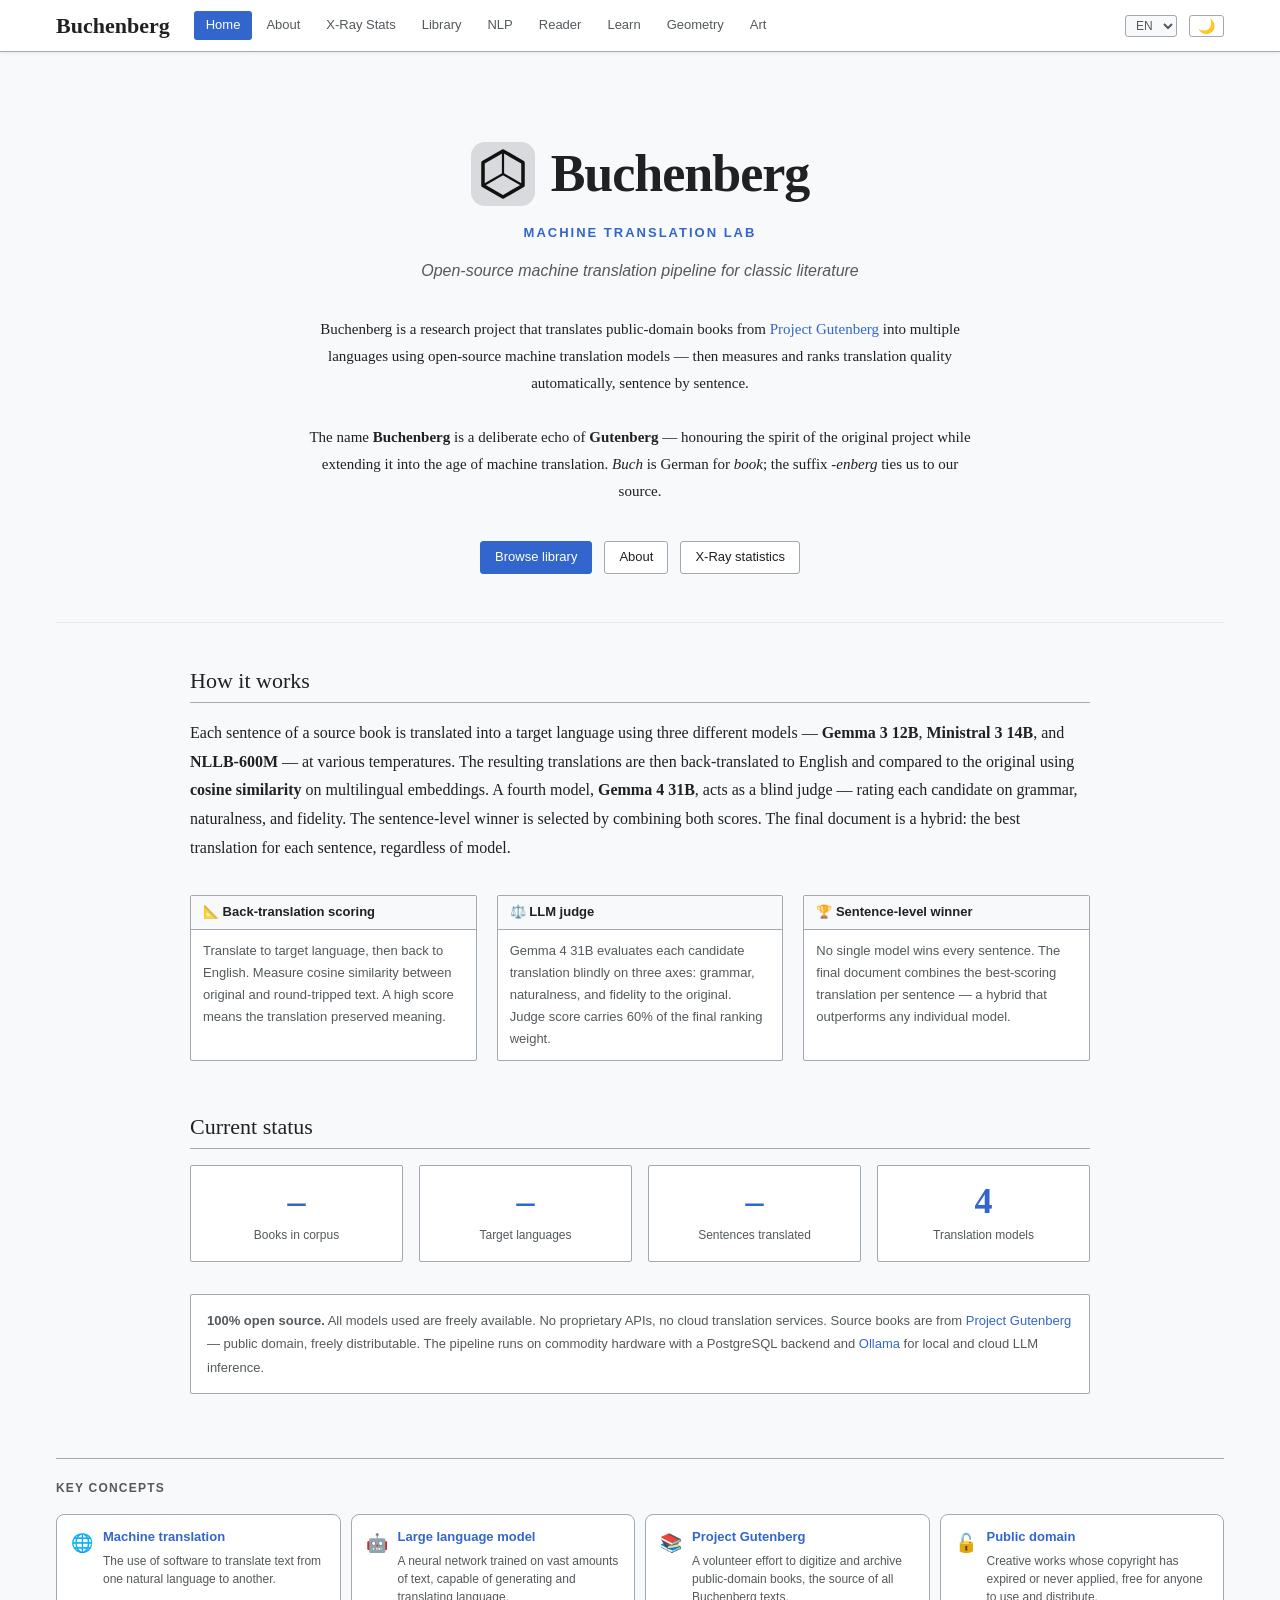
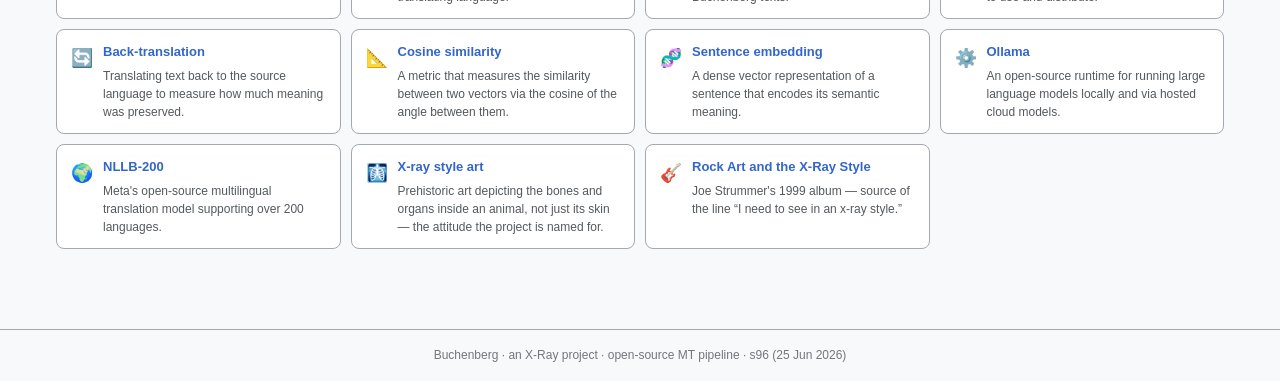
==== commit f2b94b48: "session 96: MT Lab identitet (title + hero-lab red) + home hero heksagon ikona + X-Ray Key Concepts " ====
--- a/index.html
+++ b/index.html
@@ -3,7 +3,7 @@
 <head>
 <meta charset="UTF-8">
 <meta name="viewport" content="width=device-width, initial-scale=1.0">
-<title>Buchenberg</title>
+<title>Buchenberg — MT lab</title>
 <link rel="stylesheet" href="buchenberg.css">
 <script src="nav.js"></script>
 </head>
@@ -14,7 +14,8 @@
 <!-- HERO -->
 <div id="bb-page">
   <div class="bb-hero">
-    <div class="bb-hero-logo">Buchenberg</div>
+    <div class="bb-hero-logo"><img src="favicon.svg" alt="" class="bb-hero-icon">Buchenberg</div>
+    <div class="bb-hero-lab">Machine Translation Lab</div>
     <div class="bb-hero-tagline" id="hero-tagline">Open-source machine translation pipeline for classic literature</div>
     <div class="bb-hero-desc" id="hero-desc">
       Buchenberg is a research project that translates public-domain books from
--- a/buchenberg.css
+++ b/buchenberg.css
@@ -326,8 +326,21 @@
   color: var(--text);
   margin-bottom: 8px;
   letter-spacing: -1px;
-}
+  display: flex;
+  align-items: center;
+  justify-content: center;
+  gap: 16px;
+}
+.bb-hero-icon { width: 64px; height: 64px; flex-shrink: 0; }
 .bb-hero-logo span { color: var(--accent); }
+.bb-hero-lab {
+  font-size: 13px;
+  font-weight: 700;
+  letter-spacing: 2px;
+  text-transform: uppercase;
+  color: var(--accent);
+  margin-bottom: 14px;
+}
 .bb-hero-tagline {
   font-size: 16px;
   color: var(--text-muted);
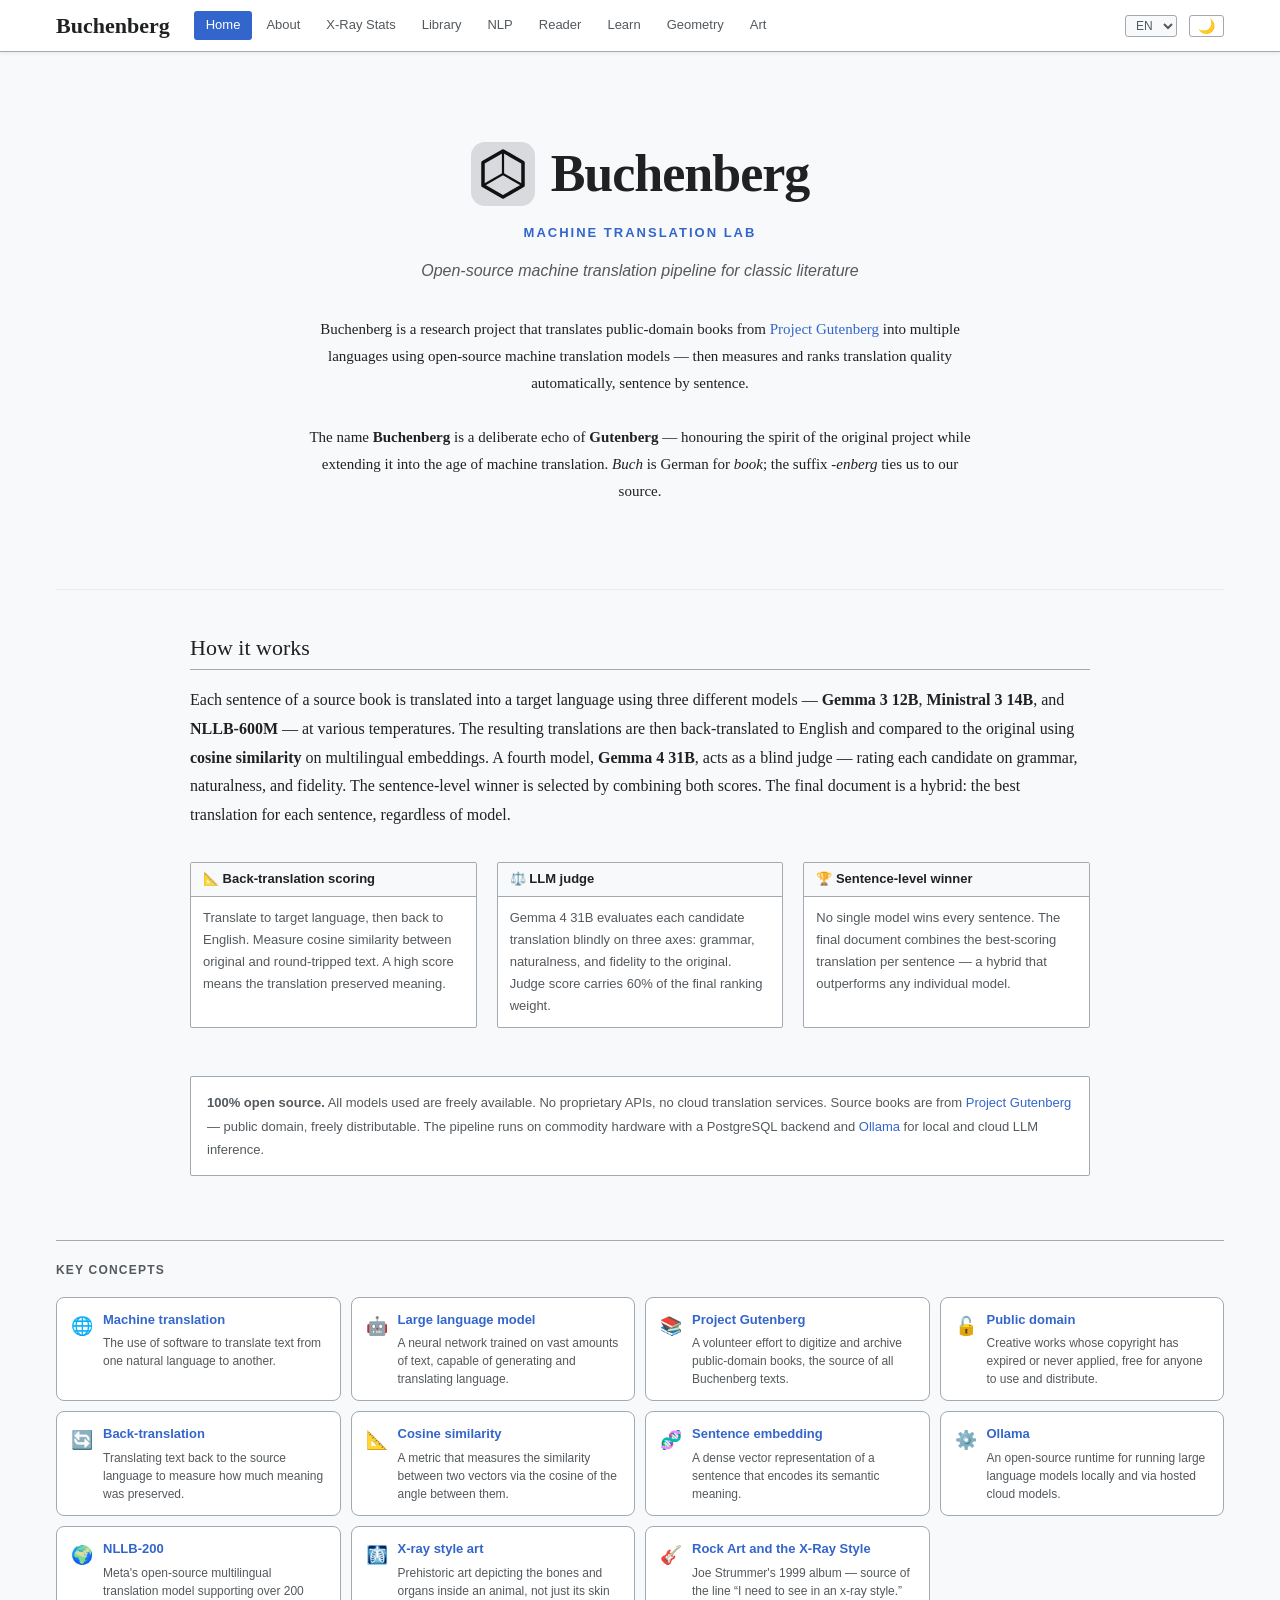
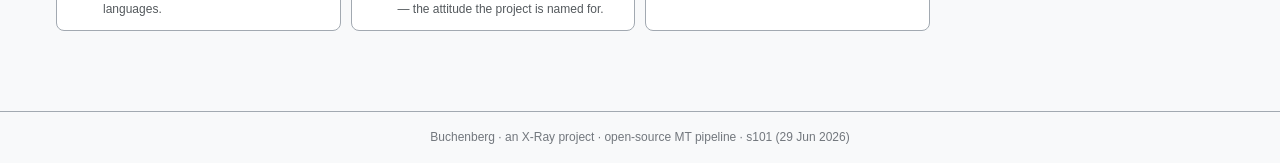
==== commit 62a992ca: "session 101: corpus funnel + Current status seoba Home->Stats - Funnel (38.333 recenice -> 947k kand" ====
--- a/index.html
+++ b/index.html
@@ -27,11 +27,6 @@
       honouring the spirit of the original project while extending it into the age of
       machine translation. <em>Buch</em> is German for <em>book</em>; the suffix
       <em>-enberg</em> ties us to our source.
-    </div>
-    <div class="bb-hero-actions">
-      <a href="books.html" class="bb-btn bb-btn-primary" id="cta-books">Browse library</a>
-      <a href="about.html" class="bb-btn" id="cta-about">About</a>
-      <a href="stats.html" class="bb-btn" id="cta-stats">X-Ray statistics</a>
     </div>
   </div>
 
@@ -85,27 +80,6 @@
 
     </div>
 
-    <!-- CURRENT STATUS -->
-    <h2 class="bb-section-title" id="sec-status">Current status</h2>
-    <div id="status-cards" class="bb-stats-grid">
-      <div class="bb-stat-card">
-        <div class="bb-stat-number" id="stat-books">–</div>
-        <div class="bb-stat-label" id="lbl-stat-books">Books in corpus</div>
-      </div>
-      <div class="bb-stat-card">
-        <div class="bb-stat-number" id="stat-langs">–</div>
-        <div class="bb-stat-label" id="lbl-stat-langs">Target languages</div>
-      </div>
-      <div class="bb-stat-card">
-        <div class="bb-stat-number" id="stat-sentences">–</div>
-        <div class="bb-stat-label" id="lbl-stat-sentences">Sentences translated</div>
-      </div>
-      <div class="bb-stat-card">
-        <div class="bb-stat-number" id="stat-models">4</div>
-        <div class="bb-stat-label" id="lbl-stat-models">Translation models</div>
-      </div>
-    </div>
-
     <!-- OPEN SOURCE NOTE -->
     <div class="bb-box" style="margin-top:8px;">
       <div class="bb-box-body" style="font-size:13px; color:var(--text-muted); line-height:1.8; padding: 14px 16px;" id="opensource-note">
@@ -135,43 +109,12 @@
   const pb = t('pillar_bt'); if (pb && pb !== 'pillar_bt') document.getElementById('pillar-bt').textContent = pb;
   const pj = t('pillar_judge'); if (pj && pj !== 'pillar_judge') document.getElementById('pillar-judge').textContent = pj;
   const pw = t('pillar_winner'); if (pw && pw !== 'pillar_winner') document.getElementById('pillar-winner').textContent = pw;
-  document.getElementById('sec-status').textContent = t('sec_status');
-  document.getElementById('lbl-stat-books').textContent = t('lbl_books');
-  document.getElementById('lbl-stat-langs').textContent = t('lbl_langs');
-  document.getElementById('lbl-stat-sentences').textContent = t('lbl_sentences');
-  document.getElementById('lbl-stat-models').textContent = t('lbl_models');
-  document.getElementById('cta-books').textContent = t('cta_books');
-  document.getElementById('cta-about').textContent = t('cta_about');
-  document.getElementById('cta-stats').textContent = t('cta_stats');
   const os = t('opensource'); if (os && os !== 'opensource') document.getElementById('opensource-note').innerHTML = os;
 }
 BB_NAV.onLangChange = applyPageI18n;
 
-// ── Stats iz books.json ───────────────────────────────────────
-async function loadStats() {
-  const __ver = await fetch(`data/version.json?t=${Date.now()}`).then(r => r.json()).catch(() => ({v: Date.now()}));
-  const __v = __ver.v;
-  try {
-    const books = await fetch(`data/books.json?v=${__v}`).then(r => r.json());
-    document.getElementById('stat-books').textContent = books.length;
-    const langs = new Set();
-    let sentences = 0;
-    books.forEach(b => {
-      (b.languages || []).forEach(l => {
-        langs.add(l.code);
-        sentences += l.sentences || 0;
-      });
-    });
-    document.getElementById('stat-langs').textContent = langs.size;
-    document.getElementById('stat-sentences').textContent = sentences.toLocaleString();
-  } catch(e) {
-    console.warn('Stats load failed:', e);
-  }
-}
-
 // ── Init ──────────────────────────────────────────────────────
 applyPageI18n();
-loadStats();
 </script>
 </body>
 </html>
--- a/buchenberg.css
+++ b/buchenberg.css
@@ -490,6 +490,79 @@
   font-size: 12px;
   color: var(--text-muted);
   margin-top: 4px;
+}
+
+/* --- Corpus funnel (home) --- */
+.bb-funnel {
+  background: var(--surface);
+  border: 1px solid var(--border);
+  border-radius: 2px;
+  padding: 24px 20px 20px;
+  margin-bottom: 28px;
+}
+.bb-funnel-title {
+  font-size: 12px;
+  text-transform: uppercase;
+  letter-spacing: 0.08em;
+  color: var(--text-light);
+  text-align: center;
+  margin-bottom: 18px;
+}
+.bb-funnel-row {
+  display: flex;
+  align-items: stretch;
+  justify-content: center;
+  gap: 8px;
+  flex-wrap: wrap;
+}
+.bb-funnel-step {
+  flex: 1 1 200px;
+  text-align: center;
+  padding: 8px 6px;
+}
+.bb-funnel-num {
+  font-family: var(--font-serif);
+  font-size: 40px;
+  font-weight: bold;
+  color: var(--accent);
+  line-height: 1.05;
+}
+.bb-funnel-cap {
+  font-size: 13px;
+  color: var(--text);
+  margin-top: 6px;
+  font-weight: 600;
+}
+.bb-funnel-sub {
+  font-size: 11px;
+  color: var(--text-muted);
+  margin-top: 2px;
+  line-height: 1.4;
+}
+.bb-funnel-arrow {
+  display: flex;
+  align-items: center;
+  font-size: 28px;
+  color: var(--border);
+  font-weight: bold;
+  padding: 0 2px;
+}
+.bb-funnel-foot {
+  text-align: center;
+  margin-top: 18px;
+  padding-top: 14px;
+  border-top: 1px solid var(--border-light);
+  font-size: 13px;
+  color: var(--text-muted);
+}
+.bb-funnel-foot strong {
+  color: var(--accent);
+  font-family: var(--font-serif);
+  font-size: 18px;
+}
+@media (max-width: 640px) {
+  .bb-funnel-arrow { transform: rotate(90deg); padding: 4px 0; }
+  .bb-funnel-step { flex-basis: 100%; }
 }
 
 /* --- Loading / empty states --- */
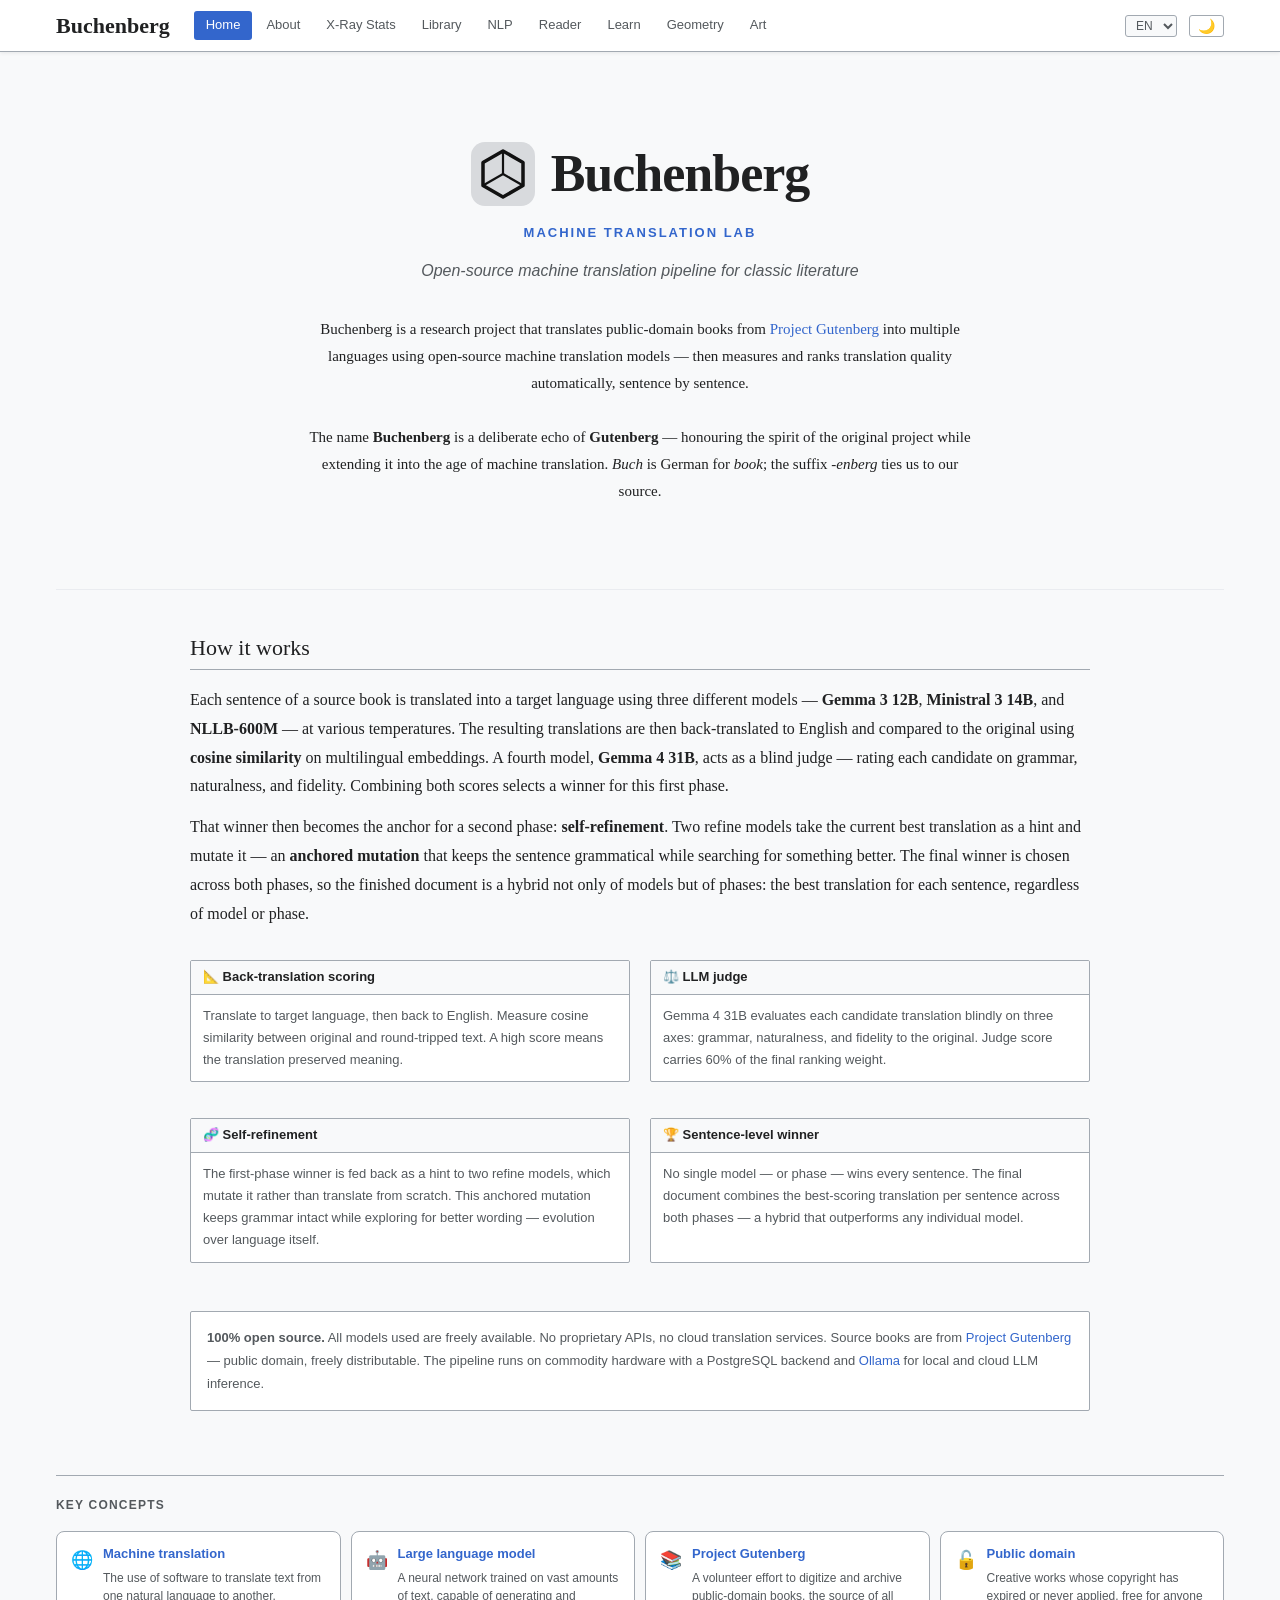
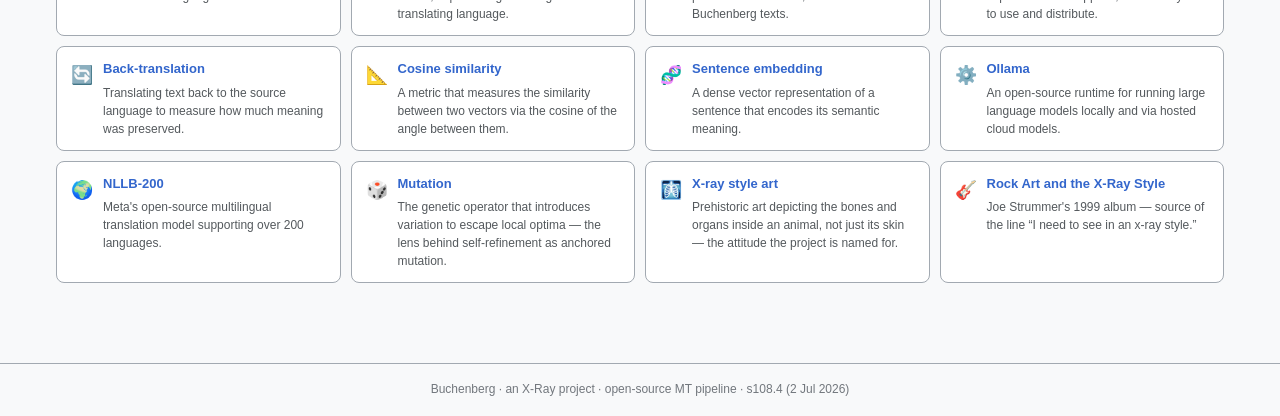
==== commit e1278f75: "session 108: self-refine faza 2 na Home How it works (anchored mutation pasus + Self-refinement kart" ====
--- a/index.html
+++ b/index.html
@@ -43,13 +43,20 @@
         the original using <strong>cosine similarity</strong> on multilingual embeddings.
         A fourth model, <strong>Gemma 4 31B</strong>, acts as a blind judge — rating each
         candidate on grammar, naturalness, and fidelity.
-        The sentence-level winner is selected by combining both scores.
-        The final document is a hybrid: the best translation for each sentence, regardless of model.
+        Combining both scores selects a winner for this first phase.
+      </p>
+      <p id="how-desc2">
+        That winner then becomes the anchor for a second phase: <strong>self-refinement</strong>.
+        Two refine models take the current best translation as a hint and mutate it — an
+        <strong>anchored mutation</strong> that keeps the sentence grammatical while searching
+        for something better. The final winner is chosen across both phases, so the finished
+        document is a hybrid not only of models but of phases: the best translation for each
+        sentence, regardless of model or phase.
       </p>
     </div>
 
     <!-- THREE PILLARS -->
-    <div style="display:grid; grid-template-columns: repeat(auto-fill, minmax(260px,1fr)); gap:20px; margin:32px 0;">
+    <div style="display:grid; grid-template-columns: repeat(2, 1fr); gap:20px; margin:32px 0;">
 
       <div class="bb-box">
         <div class="bb-box-title">📐 Back-translation scoring</div>
@@ -70,11 +77,20 @@
       </div>
 
       <div class="bb-box">
+        <div class="bb-box-title">🧬 Self-refinement</div>
+        <div class="bb-box-body" style="font-size:13px; color:var(--text-muted); line-height:1.7" id="pillar-refine">
+          The first-phase winner is fed back as a hint to two refine models, which mutate it
+          rather than translate from scratch. This anchored mutation keeps grammar intact while
+          exploring for better wording — evolution over language itself.
+        </div>
+      </div>
+
+      <div class="bb-box">
         <div class="bb-box-title">🏆 Sentence-level winner</div>
         <div class="bb-box-body" style="font-size:13px; color:var(--text-muted); line-height:1.7" id="pillar-winner">
-          No single model wins every sentence. The final document combines
-          the best-scoring translation per sentence — a hybrid that outperforms
-          any individual model.
+          No single model — or phase — wins every sentence. The final document combines
+          the best-scoring translation per sentence across both phases — a hybrid that
+          outperforms any individual model.
         </div>
       </div>
 
@@ -106,8 +122,10 @@
   const hd = t('hero_desc'); if (hd && hd !== 'hero_desc') document.getElementById('hero-desc').innerHTML = hd;
   document.getElementById('sec-how').textContent = t('sec_how');
   const hw = t('how_desc'); if (hw && hw !== 'how_desc') document.getElementById('how-desc').innerHTML = hw;
+  const hw2 = t('how_desc2'); if (hw2 && hw2 !== 'how_desc2') document.getElementById('how-desc2').innerHTML = hw2;
   const pb = t('pillar_bt'); if (pb && pb !== 'pillar_bt') document.getElementById('pillar-bt').textContent = pb;
   const pj = t('pillar_judge'); if (pj && pj !== 'pillar_judge') document.getElementById('pillar-judge').textContent = pj;
+  const pr = t('pillar_refine'); if (pr && pr !== 'pillar_refine') document.getElementById('pillar-refine').textContent = pr;
   const pw = t('pillar_winner'); if (pw && pw !== 'pillar_winner') document.getElementById('pillar-winner').textContent = pw;
   const os = t('opensource'); if (os && os !== 'opensource') document.getElementById('opensource-note').innerHTML = os;
 }
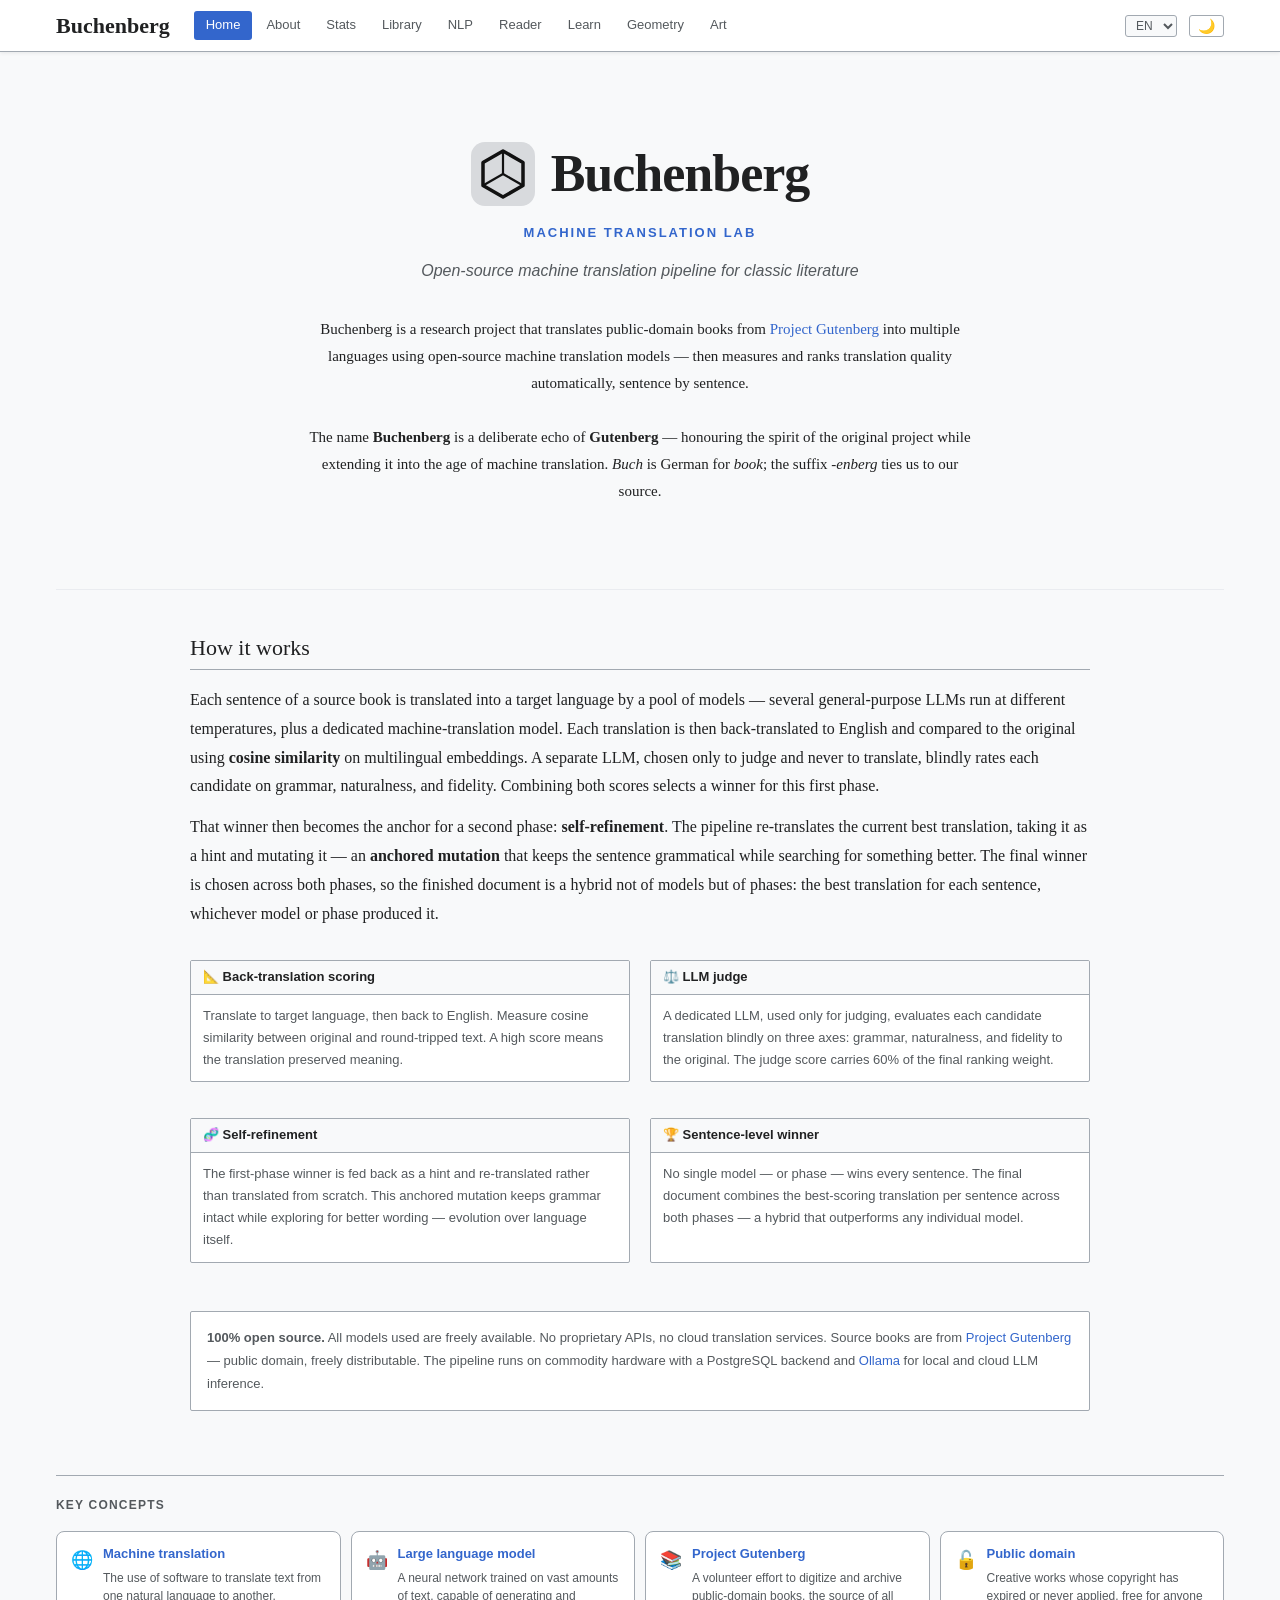
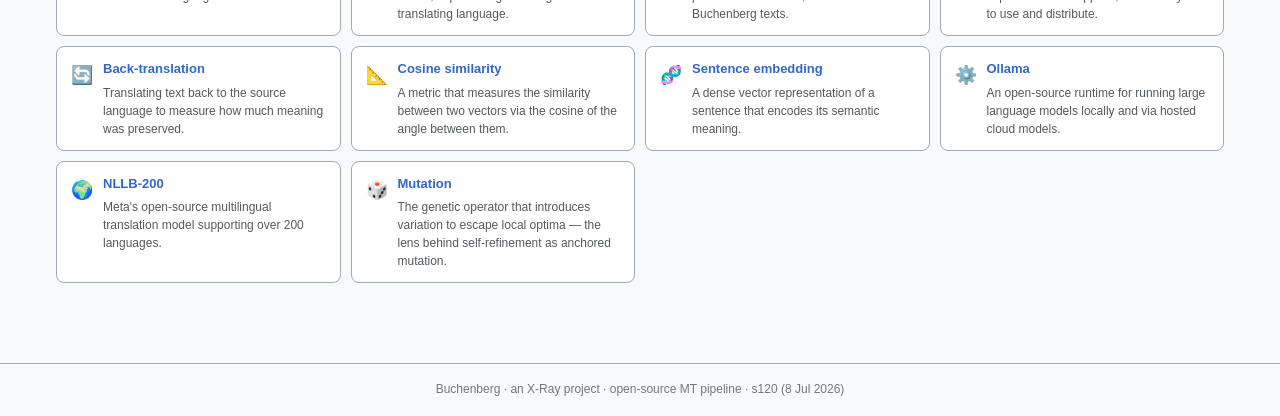
==== commit 5d2f4709: "session_120: Web Faza 2 implementacija (9/9 stranica) - index.html: G1 hardkod sync (uklonjena imena" ====
--- a/index.html
+++ b/index.html
@@ -36,22 +36,22 @@
     <h2 class="bb-section-title" id="sec-how">How it works</h2>
     <div class="bb-prose" style="max-width:100%">
       <p id="how-desc">
-        Each sentence of a source book is translated into a target language using three
-        different models — <strong>Gemma 3 12B</strong>, <strong>Ministral 3 14B</strong>,
-        and <strong>NLLB-600M</strong> — at various temperatures.
-        The resulting translations are then back-translated to English and compared to
+        Each sentence of a source book is translated into a target language by a pool of
+        models — several general-purpose LLMs run at different temperatures, plus a dedicated
+        machine-translation model.
+        Each translation is then back-translated to English and compared to
         the original using <strong>cosine similarity</strong> on multilingual embeddings.
-        A fourth model, <strong>Gemma 4 31B</strong>, acts as a blind judge — rating each
+        A separate LLM, chosen only to judge and never to translate, blindly rates each
         candidate on grammar, naturalness, and fidelity.
         Combining both scores selects a winner for this first phase.
       </p>
       <p id="how-desc2">
         That winner then becomes the anchor for a second phase: <strong>self-refinement</strong>.
-        Two refine models take the current best translation as a hint and mutate it — an
-        <strong>anchored mutation</strong> that keeps the sentence grammatical while searching
-        for something better. The final winner is chosen across both phases, so the finished
-        document is a hybrid not only of models but of phases: the best translation for each
-        sentence, regardless of model or phase.
+        The pipeline re-translates the current best translation, taking it as a hint and mutating
+        it — an <strong>anchored mutation</strong> that keeps the sentence grammatical while
+        searching for something better. The final winner is chosen across both phases, so the
+        finished document is a hybrid not of models but of phases: the best translation for each
+        sentence, whichever model or phase produced it.
       </p>
     </div>
 
@@ -70,18 +70,18 @@
       <div class="bb-box">
         <div class="bb-box-title">⚖️ LLM judge</div>
         <div class="bb-box-body" style="font-size:13px; color:var(--text-muted); line-height:1.7" id="pillar-judge">
-          Gemma 4 31B evaluates each candidate translation blindly on three axes:
-          grammar, naturalness, and fidelity to the original.
-          Judge score carries 60% of the final ranking weight.
+          A dedicated LLM, used only for judging, evaluates each candidate translation blindly
+          on three axes: grammar, naturalness, and fidelity to the original.
+          The judge score carries 60% of the final ranking weight.
         </div>
       </div>
 
       <div class="bb-box">
         <div class="bb-box-title">🧬 Self-refinement</div>
         <div class="bb-box-body" style="font-size:13px; color:var(--text-muted); line-height:1.7" id="pillar-refine">
-          The first-phase winner is fed back as a hint to two refine models, which mutate it
-          rather than translate from scratch. This anchored mutation keeps grammar intact while
-          exploring for better wording — evolution over language itself.
+          The first-phase winner is fed back as a hint and re-translated rather than translated
+          from scratch. This anchored mutation keeps grammar intact while exploring for better
+          wording — evolution over language itself.
         </div>
       </div>
 
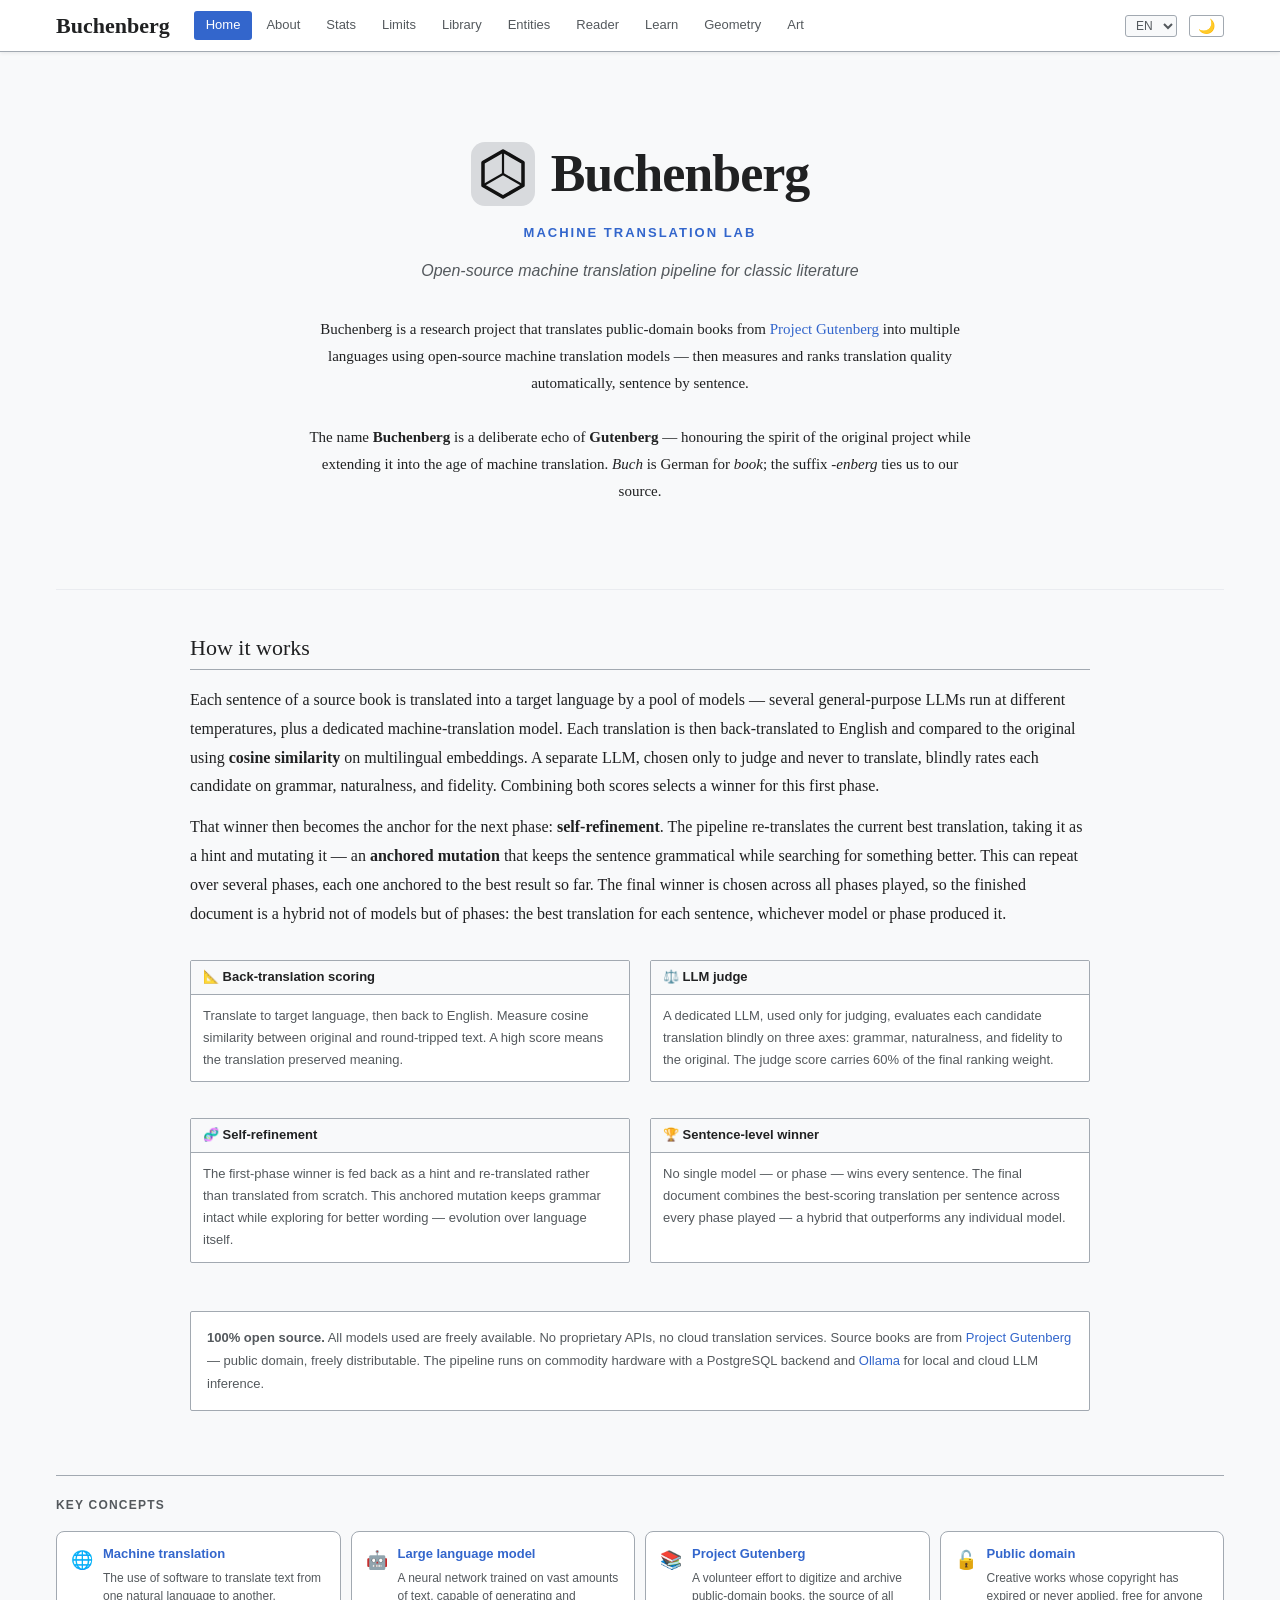
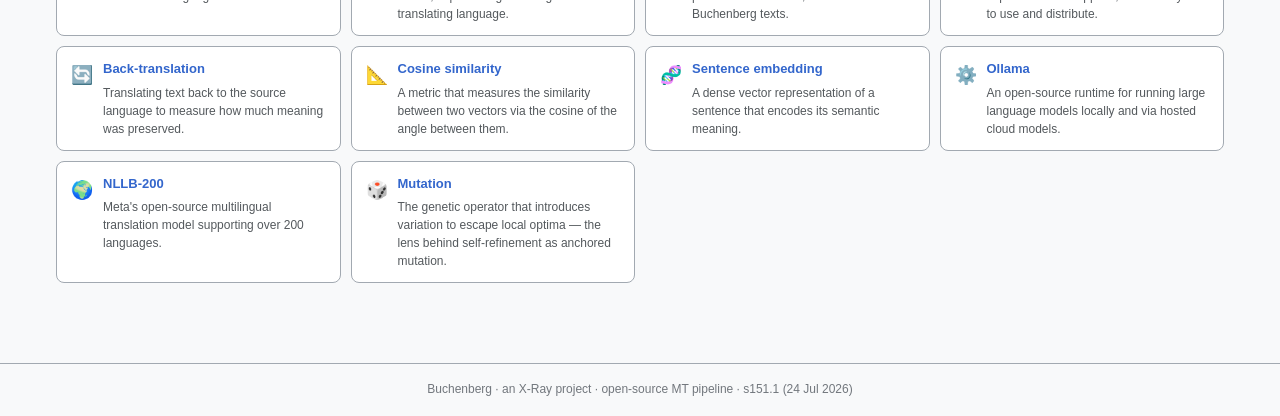
==== commit 50b6a5f7: "s151: fix 'exactly 2 phases' assumption in web text — about.html diagram, index.html How-it-works/pi" ====
--- a/index.html
+++ b/index.html
@@ -46,10 +46,11 @@
         Combining both scores selects a winner for this first phase.
       </p>
       <p id="how-desc2">
-        That winner then becomes the anchor for a second phase: <strong>self-refinement</strong>.
+        That winner then becomes the anchor for the next phase: <strong>self-refinement</strong>.
         The pipeline re-translates the current best translation, taking it as a hint and mutating
         it — an <strong>anchored mutation</strong> that keeps the sentence grammatical while
-        searching for something better. The final winner is chosen across both phases, so the
+        searching for something better. This can repeat over several phases, each one anchored
+        to the best result so far. The final winner is chosen across all phases played, so the
         finished document is a hybrid not of models but of phases: the best translation for each
         sentence, whichever model or phase produced it.
       </p>
@@ -89,7 +90,7 @@
         <div class="bb-box-title">🏆 Sentence-level winner</div>
         <div class="bb-box-body" style="font-size:13px; color:var(--text-muted); line-height:1.7" id="pillar-winner">
           No single model — or phase — wins every sentence. The final document combines
-          the best-scoring translation per sentence across both phases — a hybrid that
+          the best-scoring translation per sentence across every phase played — a hybrid that
           outperforms any individual model.
         </div>
       </div>
